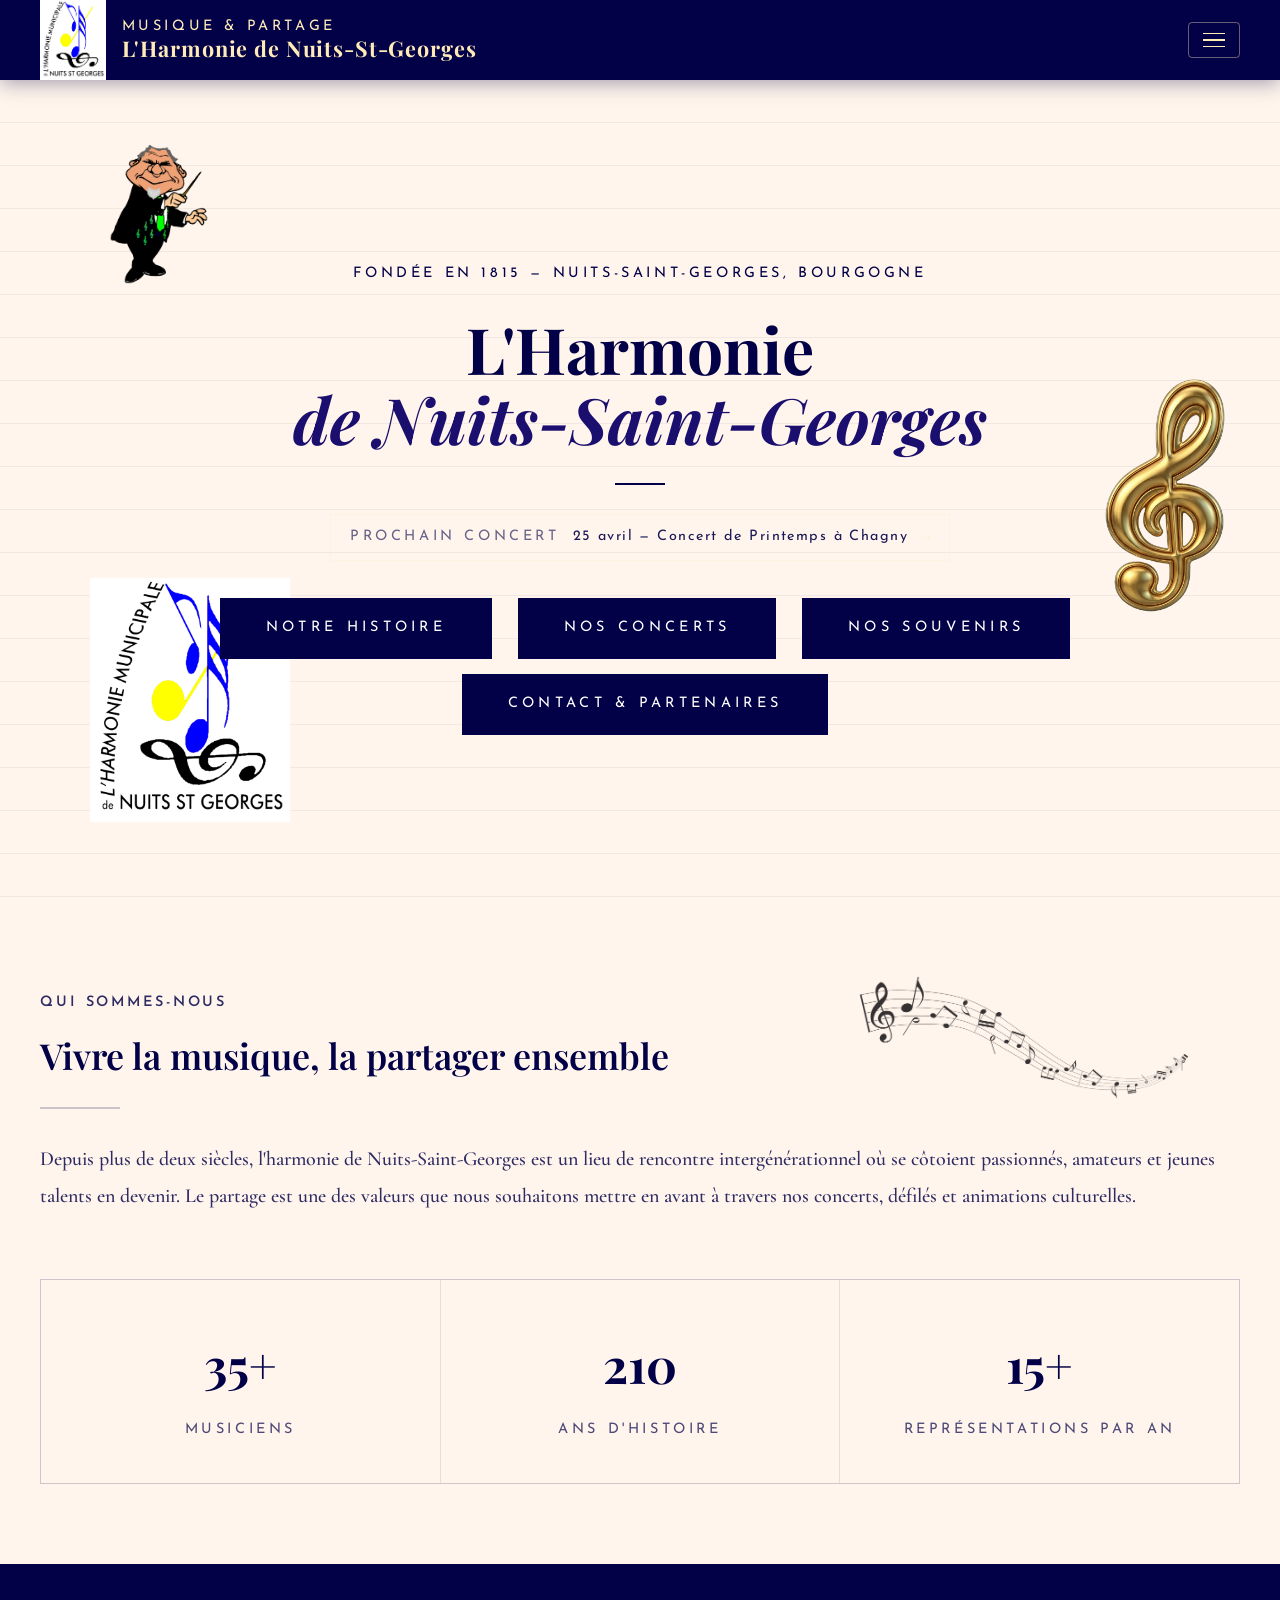
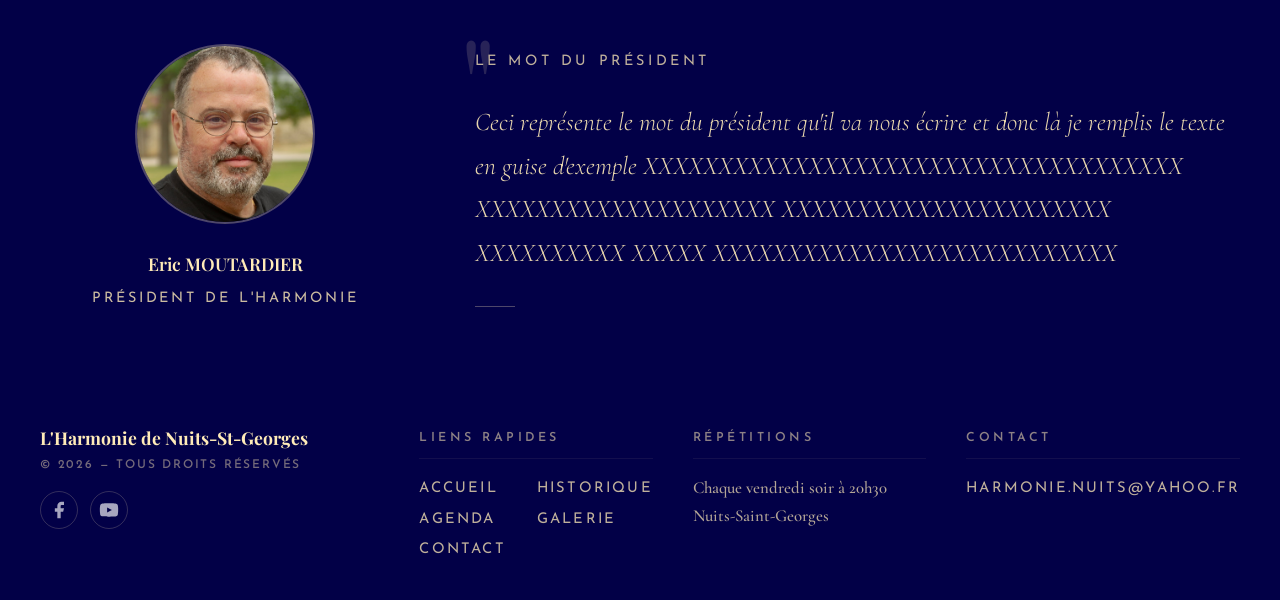
==== index.html @ 87172e20 "[ADD] Ajout de Google Analytics" ====
<!DOCTYPE html>
<html lang="fr">
<script async src="https://www.googletagmanager.com/gtag/js?id=G-XFFFR3DDJY"></script>
<head>
  <meta charset="UTF-8"/>
  <meta name="description" content="Fondée en 1815, l'Harmonie de Nuits-Saint-Georges est un orchestre d'harmonie basé en Côte-d'Or. Concerts, défilés et animations tout au long de l'année. Entrée libre.">
  <meta name="viewport" content="width=device-width, initial-scale=1.0"/>
  <title>Harmonie de Nuits-Saint-Georges — Orchestre d'harmonie en Bourgogne</title>
  <link href="https://fonts.googleapis.com/css2?family=Playfair+Display:ital,wght@0,400;0,600;0,700;1,400&family=Cormorant+Garamond:ital,wght@0,300;0,400;0,500;1,300;1,400&family=Josefin+Sans:wght@200;300;400&display=swap" rel="stylesheet">
  <link rel="stylesheet" href="style.css">
  <link rel="stylesheet" href="index.css">
  <!-- Open Graph / Réseaux sociaux -->
  <meta property="og:type" content="website">
  <meta property="og:url" content="https://www.harmonie-nuits-saint-georges.fr/">
  <meta property="og:title" content="Harmonie de Nuits-Saint-Georges — Orchestre d'harmonie en Bourgogne">
  <meta property="og:description" content="Fondée en 1815, l'Harmonie de Nuits-Saint-Georges est un orchestre d'harmonie basé en Côte-d'Or. Concerts, défilés et animations tout au long de l'année. Entrée libre.">
  <meta property="og:image" content="images/PhotoConcert2.jpg">
  <meta property="og:locale" content="fr_FR">
  <meta property="og:site_name" content="Harmonie de Nuits-Saint-Georges">
  <!-- Twitter Card -->
  <meta name="twitter:card" content="summary_large_image">
  <meta name="twitter:title" content="Harmonie de Nuits-Saint-Georges — Orchestre d'harmonie en Bourgogne">
  <meta name="twitter:description" content="Fondée en 1815, l'Harmonie de Nuits-Saint-Georges est un orchestre d'harmonie basé en Côte-d'Or. Concerts, défilés et animations tout au long de l'année. Entrée libre.">
  <meta name="twitter:image" content="images/PhotoConcert2.jpg">
</head>
<body>

  <section class="hero">
    <img class="hero-deco hero-deco-top-right"     src="images/Adobe Express - file.png" alt="">
    <img class="hero-deco hero-deco-top-left"    src="cle/Le Chef_HM NSG.png" alt="Dessin du chef d'orchestre de l'harmonie">
    <img class="hero-deco hero-deco-bottom-left" src="cle/Logo Harmonie Municipale NSG 2.png" alt="Logo de l'Harmonie Municipale de Nuits-Saint-Georges">
    <div class="hero-content">
      <p class="hero-eyebrow">Fondée en 1815 &mdash; Nuits-Saint-Georges, Bourgogne</p>
      <h1>L'Harmonie<br><em>de Nuits-Saint-Georges</em></h1>
      <div class="hero-sep"></div>
      <!-- Badge prochain concert — modifiez le texte ici -->
      <a class="hero-next-concert" href="agenda.html">
        <span class="hero-next-label">Prochain concert</span>
        <span class="hero-next-info">25 avril — Concert de Printemps à Chagny</span>
        <span class="hero-next-arrow">→</span>
      </a>
      <div class="hero-cta-column">
        <a class="hero-cta" href="historique.html">Notre histoire</a>
        <a class="hero-cta" href="agenda.html">Nos concerts</a>
        <a class="hero-cta" href="galerie.html">Nos souvenirs</a>
      </div>
      <a class="hero-cta" href="contact.html">Contact &amp; Partenaires</a>
    </div>
  </section>

  <section class="section">
    <p class="section-tag">Qui sommes-nous</p>
    <h2>Vivre la musique, la partager ensemble</h2>
    <img class="logo-right-text" src="images/image-from-rawpixel-id-6482186-png.png" alt="">
    <div class="section-line"></div>
    <p>Depuis plus de deux siècles, l'harmonie de Nuits-Saint-Georges est un lieu de rencontre intergénérationnel où se côtoient passionnés, amateurs et jeunes talents en devenir. Le partage est une des valeurs que nous souhaitons mettre en avant à travers nos concerts, défilés et animations culturelles.</p>
    <div class="stats">
      <div class="stat"><span class="stat-number">35+</span><span class="stat-label">Musiciens</span></div>
      <div class="stat"><span class="stat-number">210</span><span class="stat-label">Ans d'histoire</span></div>
      <div class="stat"><span class="stat-number">15+</span><span class="stat-label">Représentations par an</span></div>
    </div>
  </section>

  <div class="president-section">
    <div class="president-inner">
      <div class="president-photo-wrap">
        <div class="president-photo">
          <img src="images/ericmoutardier.jpg" alt="">
          <svg width="80" height="80" viewBox="0 0 80 80" fill="none">
            
          </svg>
        </div>
        <div>
          <p class="president-name">Eric MOUTARDIER</p>
          <p class="president-role">Président de l'Harmonie</p>
        </div>
      </div>
      <div class="president-quote-wrap">
        <p class="president-tag">Le mot du président</p>
        <span class="president-quote-mark">"</span>
        <p class="president-quote">Ceci représente le mot du président qu'il va nous écrire et donc là je remplis le texte en guise d'exemple XXXXXXXXXXXXXXXXXXXXXXXXXXXXXXXXXXXX XXXXXXXXXXXXXXXXXXXX XXXXXXXXXXXXXXXXXXXXXX XXXXXXXXXX XXXXX XXXXXXXXXXXXXXXXXXXXXXXXXXX</p>
        <div class="president-sig"></div>
      </div>
    </div>
  </div>

  <script src="script.js"></script>
</body>
</html>
---- style.css ----
/* =============================================
   HARMONIE DE NUITS-ST-GEORGES — Style commun
   ============================================= */

/* ===== VARIABLES ===== */
:root {
  --navy:       #020047;
  --gold:       #FFEBB8;
  --cream:      #FFF5EC;
  --white:      #FFFFFF;
  --gold-dark:  #E8C96A;

  --font-serif: 'Playfair Display', serif;
  --font-body:  'Cormorant Garamond', serif;
  --font-caps:  'Josefin Sans', sans-serif;

  --text-base:  1.4rem;
  --text-sm:    1.2rem;
  --text-xs:    1rem;

  --section-padding: 6rem 2.5rem;
  --section-max:     1600px;
}

/* ===== RESET ===== */
*, *::before, *::after { box-sizing: border-box; margin: 0; padding: 0; }
html { scroll-behavior: smooth; }

/* ===== BASE ===== */
body {
  background-color: var(--cream);
  color: var(--navy);
  font-family: var(--font-body);
  font-size: var(--text-base);
  font-weight: 400;
  line-height: 1.85;
  overflow-x: hidden;
}

h1, h2, h3 {
  font-family: var(--font-serif);
  font-weight: 700;
  color: var(--navy);
  line-height: 1.1;
}
h2 { font-size: clamp(1.6rem, 3vw, 3rem); font-weight: 600; margin-bottom: 2rem; }
h3 { font-size: 1.4rem; font-weight: 600; margin-bottom: 0.7rem; }

p {
  font-family: var(--font-body);
  font-size: var(--text-base);
  font-weight: 550;
  line-height: 1.85;
  color: var(--navy);
}

a { color: inherit; text-decoration: none; }


/* ===== UTILITAIRE CAPS ===== */
.caps {
  font-family: var(--font-caps);
  font-size: var(--text-xs);
  font-weight: 400;
  letter-spacing: 0.25em;
  text-transform: uppercase;
}

/* ===== BOUTON NAVY COMMUN ===== */
.btn-navy {
  font-family: var(--font-caps);
  font-size: var(--text-xs);
  font-weight: 400;
  letter-spacing: 0.25em;
  text-transform: uppercase;
  color: var(--white);
  background: var(--navy);
  border: 1.5px solid var(--navy);
  cursor: pointer;
  transition: background 0.3s, color 0.3s;
  display: inline-block;
}
.btn-navy:hover { background: transparent; color: var(--navy); }


/* ===== HEADER ===== */
header {
  background-color: var(--navy);
  position: sticky;
  top: 0;
  z-index: 1000;
  box-shadow: 0 2px 20px rgba(2, 0, 71, 0.4);
}

.header-inner {
  max-width: 2100px;
  margin: 0 auto;
  padding: 0 2.5rem;
  height: 80px;
  display: flex;
  align-items: center;
  gap: 1rem;
  justify-content: space-between;
}

.header-left { display: flex; align-items: center; gap: 1rem; }

.logo-header { height: 80px; width: auto; }

.site-title { display: flex; flex-direction: column; line-height: 1; }

.site-title .label {
  font-family: var(--font-caps);
  font-size: var(--text-xs);
  font-weight: 400;
  letter-spacing: 0.25em;
  text-transform: uppercase;
  color: var(--gold);
  margin-bottom: 4px;
}

.site-title .name {
  font-family: var(--font-serif);
  font-size: 1.55rem;
  font-weight: 700;
  color: var(--gold);
  letter-spacing: 0.04em;
}

.menu-toggle {
  background: none;
  border: 1.5px solid rgba(255, 235, 184, 0.4);
  cursor: pointer;
  padding: 10px 14px;
  display: flex;
  flex-direction: column;
  gap: 5px;
  border-radius: 4px;
  transition: border-color 0.3s, background 0.3s;
}
.menu-toggle:hover { border-color: var(--gold); background: rgba(255, 235, 184, 0.05); }
.menu-toggle span {
  display: block;
  width: 22px;
  height: 1.5px;
  background: var(--gold);
  transition: transform 0.35s ease, opacity 0.25s ease;
  transform-origin: center;
}
.menu-toggle.open span:nth-child(1) { transform: translateY(6.5px) rotate(45deg); }
.menu-toggle.open span:nth-child(2) { opacity: 0; transform: scaleX(0); }
.menu-toggle.open span:nth-child(3) { transform: translateY(-6.5px) rotate(-45deg); }

/* ===== MENU OVERLAY ===== */
.nav-overlay {
  position: fixed;
  inset: 0;
  background: rgba(2, 0, 71, 0.97);
  z-index: 999;
  display: flex;
  flex-direction: column;
  align-items: center;
  justify-content: center;
  opacity: 0;
  pointer-events: none;
  transform: translateY(-12px);
  transition: opacity 0.4s ease, transform 0.4s ease;
}
.nav-overlay.open { opacity: 1; pointer-events: all; transform: translateY(0); }

.nav-overlay nav { display: flex; flex-direction: column; align-items: center; gap: 0.3rem; }

.nav-overlay nav a {
  font-family: var(--font-serif);
  font-size: clamp(1.6rem, 4vw, 3.2rem);
  font-weight: 400;
  color: var(--gold);
  letter-spacing: 0.02em;
  padding: 0.4rem 1.5rem;
  position: relative;
  opacity: 0;
  transform: translateY(20px);
  transition: color 0.25s;
}
.nav-overlay.open nav a { opacity: 1; transform: translateY(0); }
.nav-overlay.open nav a:nth-of-type(1) { transition: opacity 0.4s 0.08s, transform 0.4s 0.08s, color 0.25s; }
.nav-overlay.open nav a:nth-of-type(2) { transition: opacity 0.4s 0.14s, transform 0.4s 0.14s, color 0.25s; }
.nav-overlay.open nav a:nth-of-type(3) { transition: opacity 0.4s 0.20s, transform 0.4s 0.20s, color 0.25s; }
.nav-overlay.open nav a:nth-of-type(4) { transition: opacity 0.4s 0.26s, transform 0.4s 0.26s, color 0.25s; }
.nav-overlay.open nav a:nth-of-type(5) { transition: opacity 0.4s 0.32s, transform 0.4s 0.32s, color 0.25s; }
.nav-overlay nav a::after {
  content: '';
  position: absolute;
  bottom: 4px;
  left: 50%;
  transform: translateX(-50%) scaleX(0);
  width: 60%;
  height: 1px;
  background: var(--gold-dark);
  transition: transform 0.3s ease;
}
.nav-overlay nav a:hover { color: var(--white); }
.nav-overlay nav a:hover::after { transform: translateX(-50%) scaleX(1); }

.nav-divider { width: 60px; height: 1px; background: rgba(255, 235, 184, 0.25); margin: 0.6rem auto; }


/* ===== SECTIONS ===== */
.section { max-width: var(--section-max); margin: 0 auto; padding: var(--section-padding); }

.section-tag {
  font-family: var(--font-caps);
  font-size: var(--text-xs);
  font-weight: 600;
  letter-spacing: 0.2em;
  text-transform: uppercase;
  color: var(--navy);
  opacity: 0.65;
  margin-bottom: 1.2rem;
  display: block;
}

.section-line { width: 80px; height: 1.5px; background: var(--navy); opacity: 0.2; margin-bottom: 2rem; }

.section > p, .section .section-body { opacity: 0.82; max-width: 1200px; }


/* ===== PAGE HERO ===== */
.page-hero {
  background: var(--navy);
  padding: 2rem 2.5rem 4rem;
  text-align: center;
  position: relative;
  overflow: hidden;
}
.page-hero::before {
  content: '';
  position: absolute;
  inset: 0;
  background-image: repeating-linear-gradient(
    to bottom,
    transparent 0px, transparent 42px,
    rgba(255, 235, 184, 0.04) 42px, rgba(255, 235, 184, 0.04) 43px
  );
  pointer-events: none;
}

.page-hero-tag {
  font-family: var(--font-caps);
  font-size: var(--text-xs);
  font-weight: 400;
  letter-spacing: 0.35em;
  text-transform: uppercase;
  color: #fffae8;
  opacity: 0.85;
  margin-bottom: 1.2rem;
  display: block;
}

.page-hero h1 {
  font-family: var(--font-serif);
  font-size: clamp(2rem, 5vw, 5rem);
  font-weight: 700;
  color: var(--gold);
  line-height: 1.1;
}
.page-hero h1 em { font-style: italic; color: var(--gold); }


/* ===== FOOTER ===== */
footer { background: var(--navy); padding: 2.2rem 2.5rem; }

.footer-inner {
  max-width: var(--section-max);
  margin: 0 auto;
  display: grid;
  grid-template-columns: 1.6fr 1.1fr 1.1fr 0.9fr;
  gap: 2.5rem 3rem;
  align-items: start;
  text-align: left;
}

.footer-title {
  font-family: var(--font-serif);
  font-size: 1.25rem;
  font-weight: 700;
  color: var(--gold);
  margin-bottom: 0.35rem;
  opacity: 1;
  line-height: 1.2;
}

.footer-copy {
  font-family: var(--font-caps);
  font-size: 0.75rem;
  letter-spacing: 0.15em;
  text-transform: uppercase;
  color: var(--gold);
  opacity: 0.45;
  margin-bottom: 0.9rem;
}

.footer-col-title {
  font-family: var(--font-caps);
  font-size: 0.78rem;
  font-weight: 600;
  letter-spacing: 0.28em;
  text-transform: uppercase;
  color: var(--gold);
  opacity: 0.55;
  margin-bottom: 0.9rem;
  padding-bottom: 0.5rem;
  border-bottom: 1px solid rgba(255, 235, 184, 0.12);
}

/* Liens rapides en 2 colonnes compactes */
.footer-col--links .footer-links-grid {
  display: grid;
  grid-template-columns: 1fr 1fr;
  gap: 0rem 0.5rem;
}

.footer-link {
  display: block;
  font-family: var(--font-caps);
  font-size: 0.92rem;
  letter-spacing: 0.15em;
  text-transform: uppercase;
  color: var(--gold);
  opacity: 0.75;
  padding: 0.1rem 0;
  transition: opacity 0.2s;
}
.footer-link:hover { opacity: 1; }

.footer-info {
  font-family: var(--font-body);
  font-size: 1.2rem;
  color: var(--gold);
  opacity: 0.7;
  line-height: 1.65;
  margin-bottom: 0;
}

.footer-socials {
  display: flex;
  gap: 0.75rem;
  align-items: center;
  margin-top: 0.7rem;
}

.footer-social {
  display: inline-flex;
  align-items: center;
  justify-content: center;
  width: 38px; height: 38px;
  border-radius: 50%;
  border: 1px solid rgba(255, 235, 184, 0.3);
  color: var(--white);
  opacity: 0.65;
  transition: opacity 0.25s, border-color 0.25s;
}
.footer-social:hover { opacity: 1; border-color: var(--gold); }

@media (max-width: 1440px) {
  .footer-inner { gap: 2rem 2.5rem; }
  .footer-title { font-size: 1.1rem; }
  .footer-info { font-size: 1.05rem; }
}
@media (max-width: 1100px) {
  .footer-inner { grid-template-columns: 1.4fr 1fr 1fr; }
  .footer-inner > *:last-child { grid-column: 1; grid-row: 2; }
}
@media (max-width: 860px) {
  .footer-inner { grid-template-columns: 1fr 1fr; gap: 1.5rem 2rem; }
  .footer-inner > *:last-child { grid-column: auto; grid-row: auto; }
}
@media (max-width: 480px) {
  .footer-inner { grid-template-columns: 1fr; gap: 1.4rem; }
  footer { padding: 2rem 1rem; }
  .footer-col--links .footer-links-grid { grid-template-columns: 1fr; }
}

/* Supprimé : footer p {} trop générique — les classes .footer-title / .footer-info / .footer-copy gèrent chaque élément */


/* ===== ANIMATIONS ===== */
@keyframes fadeUp {
  from { opacity: 0; transform: translateY(22px); }
  to   { opacity: 1; transform: translateY(0); }
}


/* ===== LIGHTBOX (partagée) ===== */
.lightbox {
  position: fixed; inset: 0; z-index: 2000;
  background: rgba(2, 0, 47, 0.96);
  display: flex; align-items: center; justify-content: center;
  opacity: 0; pointer-events: none;
  transition: opacity 0.3s ease;
}
.lightbox.open { opacity: 1; pointer-events: all; }

.lightbox-img-wrap { max-width: 90vw; max-height: 85vh; display: flex; align-items: center; justify-content: center; }

.lightbox-img {
  max-width: 90vw; max-height: 85vh;
  object-fit: contain; display: block;
  box-shadow: 0 20px 80px rgba(0, 0, 0, 0.5);
  transition: opacity 0.2s ease;
}

.lightbox-close, .lightbox-arrow {
  position: absolute;
  background: none;
  border: 1px solid rgba(255, 235, 184, 0.3);
  color: var(--gold);
  border-radius: 50%;
  cursor: pointer;
  display: flex; align-items: center; justify-content: center;
  opacity: 0.6;
  transition: opacity 0.2s, border-color 0.2s;
}
.lightbox-close:hover, .lightbox-arrow:hover { opacity: 1; border-color: var(--gold); }

.lightbox-close { top: 1.5rem; right: 1.5rem; width: 42px; height: 42px; font-size: 1.1rem; }

.lightbox-arrow { top: 50%; transform: translateY(-50%); width: 48px; height: 48px; opacity: 0.45; }
.lightbox-prev { left: 1.5rem; }
.lightbox-next { right: 1.5rem; }

.lightbox-counter {
  position: absolute; bottom: 1.5rem; left: 50%; transform: translateX(-50%);
  font-family: var(--font-caps);
  font-size: var(--text-xs); font-weight: 400;
  letter-spacing: 0.3em;
  color: var(--gold); opacity: 0.45;
}


/* =============================================
   RESPONSIVE GLOBAL
   ============================================= */

/* ── 1366px / laptop standard ── */
@media (max-width: 1440px) {
  :root {
    --section-max: 1280px;
    --text-base: 1.25rem;
    --text-sm:   1.1rem;
    --text-xs:   0.9rem;
    --section-padding: 5rem 2.5rem;
  }
  h2 { font-size: clamp(1.5rem, 2.8vw, 2.4rem); }
  .site-title .name { font-size: 1.35rem; }
}

/* ── Tablette large 1100px ── */
@media (max-width: 1100px) {
  :root {
    --section-max: 100%;
    --section-padding: 4rem 2rem;
    --text-base: 1.2rem;
    --text-sm:   1.05rem;
    --text-xs:   0.88rem;
  }
  h2 { font-size: clamp(1.4rem, 2.5vw, 2.2rem); }
}

/* ── Tablette 768px ── */
@media (max-width: 860px) {
  :root {
    --section-padding: 3.5rem 1.5rem;
    --text-base: 1.15rem;
    --text-sm:   1rem;
    --text-xs:   0.85rem;
  }

  .site-title .name  { font-size: 1.1rem; }
  .site-title .label { display: none; }
  .logo-header       { height: 64px; }
  .header-inner      { height: 70px; padding: 0 1.5rem; }

  .page-hero { padding: 1.5rem 1.5rem 3rem; }
  .page-hero h1 { font-size: clamp(1.8rem, 5vw, 3rem); }

  h2 { font-size: clamp(1.3rem, 3.5vw, 2rem); margin-bottom: 1.5rem; }
  h3 { font-size: 1.25rem; }
}

/* ── Mobile 480px ── */
@media (max-width: 480px) {
  :root {
    --section-padding: 2.5rem 1rem;
    --text-base: 1.1rem;
    --text-sm:   0.95rem;
    --text-xs:   0.8rem;
  }

  .logo-header  { height: 52px; }
  .header-inner { height: 60px; padding: 0 1rem; }
  .site-title .name { font-size: 1rem; }

  .page-hero { padding: 1.2rem 1rem 2.5rem; }
  .page-hero h1 { font-size: clamp(1.5rem, 7vw, 2.4rem); }

  h2 { font-size: clamp(1.2rem, 5vw, 1.8rem); }
  h3 { font-size: 1.1rem; }

  footer { padding: 2rem 1rem; }
  footer p { letter-spacing: 0.1em; font-size: 0.75rem; }
}

/* ── Très petit mobile 360px ── */
@media (max-width: 380px) {
  :root { --section-padding: 2rem 0.8rem; }
  .site-title .name { font-size: 0.9rem; }
  .logo-header { height: 44px; }
  .header-inner { height: 56px; }
}

/* =============================================
   TRÈS GRANDS ÉCRANS (2560px+, 4K)
   Empêche les textes et sections de devenir
   démesurés sans toucher au rendu 1920px
   ============================================= */
@media (min-width: 1921px) {
  :root {
    --text-base: 1.35rem;
    --text-sm:   1.15rem;
    --text-xs:   0.95rem;
    --section-padding: 6rem 4rem;
    --section-max: 1800px;
  }
  .header-inner { max-width: 2400px; }
  .footer-inner { max-width: 1800px; }
  h2 { font-size: clamp(2rem, 2.5vw, 3.2rem); }
}

@media (min-width: 2560px) {
  :root {
    --section-max: 2200px;
    --section-padding: 7rem 5rem;
  }
  .header-inner { max-width: 2800px; }
  .footer-inner { max-width: 2200px; }
  h2 { font-size: clamp(2.2rem, 2vw, 3.5rem); }
}
---- index.css ----
/* =============================================
   ACCUEIL — Styles spécifiques
   ============================================= */

/* ===== HERO ===== */
.hero {
  min-height: calc(100vh - 80px);
  display: flex;
  align-items: center;
  justify-content: center;
  text-align: center;
  padding: 5rem 2rem 4rem;
  position: relative;
  overflow: hidden;
}

/* Portée musicale décorative */
.hero::before {
  content: '';
  position: absolute;
  inset: 0;
  background-image: repeating-linear-gradient(
    to bottom,
    transparent 0px, transparent 42px,
    rgba(2, 0, 71, 0.055) 42px, rgba(2, 0, 71, 0.055) 43px
  );
  pointer-events: none;
}

/* Images décoratives */
.hero-deco {
  position: absolute;
  pointer-events: none;
  user-select: none;
}
.hero-deco-top-right {
  right: -2%; top: 50%;
  transform: translateY(-50%);
  width: clamp(160px, 22vw, 500px);
}
.hero-deco-top-left {
  left: 7%; top: 5%;
  width: clamp(80px, 10vw, 200px);
}
.hero-deco-bottom-left {
  left: 7%; top: 60%;
  width: clamp(80px, 24vw, 200px);
}

/* Contenu centré */
.hero-content {
  display: flex;
  flex-direction: column;
  align-items: center;
  position: relative;
  z-index: 1;
}

.hero-eyebrow {
  font-family: var(--font-caps);
  font-size: var(--text-xs);
  font-weight: 400;
  letter-spacing: 0.25em;
  text-transform: uppercase;
  color: var(--navy);
  opacity: 0.65;
  margin-bottom: 1.6rem;
  animation: fadeUp 0.9s ease both;
}

.hero h1 {
  font-size: clamp(2.5rem, 6vw, 6rem);
  margin-bottom: 1.8rem;
  animation: fadeUp 0.9s 0.15s ease both;
}
.hero h1 em { font-style: italic; color: #1a0f6e; }

.hero-sep {
  width: 50px; height: 1.5px;
  background: var(--navy); opacity: 0.25;
  margin: 0 auto 1.8rem;
  animation: fadeUp 0.9s 0.3s ease both;
}

.hero-sub {
  font-size: 1.25rem;
  font-weight: 300;
  opacity: 0.72;
  max-width: 520px;
  margin: 0 auto 3rem;
  animation: fadeUp 0.9s 0.45s ease both;
}

.hero-cta-column {
  display: flex;
  gap: 1rem;
  flex-wrap: wrap;
  justify-content: center;
  animation: fadeUp 0.9s 0.55s ease both;
}

.hero-cta {
  margin-top: 5px;
  margin-left: 10px;
  margin-bottom: 10px;
  font-family: var(--font-caps);
  font-size: var(--text-xs);
  font-weight: 400;
  letter-spacing: 0.3em;
  text-transform: uppercase;
  color: var(--white);
  background: var(--navy);
  padding: 1rem 2.8rem;
  border: 1.5px solid var(--navy);
  transition: background 0.3s, color 0.3s;
  animation: fadeUp 0.9s 0.6s ease both;
  display: inline-block;
}

.hero-cta:hover { background: transparent; color: var(--navy); }


/* ===== BADGE PROCHAIN CONCERT (hero) ===== */
.hero-next-concert {
  display: inline-flex;
  align-items: center;
  gap: 0.8rem;
  border: 1px solid rgba(255, 235, 184, 0.25);
  padding: 0.6rem 1.2rem;
  margin-bottom: 2rem;
  transition: border-color 0.25s, background 0.25s;
  animation: fadeUp 0.9s 0.38s ease both;
}
.hero-next-concert:hover {
  border-color: rgba(255, 235, 184, 0.6);
  background: rgba(255, 235, 184, 0.05);
}
.hero-next-label {
  font-family: var(--font-caps);
  font-size: var(--text-xs);
  letter-spacing: 0.25em;
  text-transform: uppercase;
  color: var(--navy);
  opacity: 0.6;
  white-space: nowrap;
}
.hero-next-info {
  font-family: var(--font-caps);
  font-size: var(--text-xs);
  letter-spacing: 0.1em;
  color: var(--navy);
  opacity: 0.9;
}
.hero-next-arrow {
  color: var(--gold);
  opacity: 0.5;
  font-size: 0.9rem;
  transition: transform 0.2s, opacity 0.2s;
}
.hero-next-concert:hover .hero-next-arrow {
  transform: translateX(3px);
  opacity: 1;
}

@media (max-width: 480px) {
  .hero-next-concert { flex-direction: column; gap: 0.3rem; text-align: center; }
  .hero-next-arrow { display: none; }
}


.logo-right-text {
  position: absolute;
  width: clamp(200px, 28vw, 520px);
  right: 6%; top: 102%;
}


/* ===== STATS ===== */
.stats {
  display: grid;
  grid-template-columns: repeat(3, 1fr);
  gap: 1px;
  background: rgba(2, 0, 71, 0.1);
  border: 1px solid rgba(2, 0, 71, 0.1);
  margin-top: 4rem;
}

.stat { background: var(--cream); padding: 2.5rem; text-align: center; }

.stat-number {
  font-family: var(--font-serif);
  font-size: clamp(2rem, 4vw, 3rem);
  font-weight: 700;
  color: var(--navy);
  display: block;
}

.stat-label {
  font-family: var(--font-caps);
  font-size: var(--text-xs);
  font-weight: 400;
  letter-spacing: 0.25em;
  text-transform: uppercase;
  color: var(--navy);
  opacity: 0.7;
  margin-top: 0.5rem;
  display: block;
}


/* ===== MOT DU PRÉSIDENT ===== */
.president-section { background: var(--navy); padding: 6rem 2.5rem; }

.president-inner {
  max-width: var(--section-max);
  margin: 0 auto;
  display: grid;
  grid-template-columns: 1fr 2fr;
  gap: 5rem;
  align-items: center;
}

.president-photo-wrap { display: flex; flex-direction: column; align-items: center; gap: 1.5rem; }

.president-photo {
  width: 180px; height: 180px;
  border-radius: 50%;
  border: 2px solid rgba(255, 235, 184, 0.3);
  background: rgba(255, 235, 184, 0.08);
  display: flex; align-items: center; justify-content: center;
  overflow: hidden;
}

.president-photo img {
  width: 180px;
}

.president-name {
  font-family: var(--font-serif);
  font-size: 1.1rem; font-weight: 600;
  color: var(--gold); text-align: center;
}

.president-role {
  font-family: var(--font-caps);
  font-size: var(--text-xs); font-weight: 400;
  letter-spacing: 0.2em; text-transform: uppercase;
  color: var(--gold); opacity: 0.8;
  text-align: center; margin-top: 0.3rem;
}

.president-quote-wrap { position: relative; }

.president-quote-mark {
  font-family: var(--font-serif);
  font-size: 8rem; line-height: 1;
  color: var(--gold); opacity: 0.15;
  position: absolute; top: -2rem; left: -1rem;
  pointer-events: none; user-select: none;
}

.president-tag {
  font-family: var(--font-caps);
  font-size: var(--text-xs); font-weight: 400;
  letter-spacing: 0.25em; text-transform: uppercase;
  color: var(--gold); opacity: 0.75;
  margin-bottom: 1.5rem; display: block;
}

.president-quote {
  font-size: clamp(1.1rem, 2vw, 1.8rem);
  font-weight: 300; font-style: italic;
  color: var(--gold); line-height: 1.7;
  opacity: 0.9; position: relative; z-index: 1;
}

.president-sig { margin-top: 2rem; width: 40px; height: 1px; background: rgba(255, 235, 184, 0.3); }


/* =============================================
   RESPONSIVE ACCUEIL
   ============================================= */

/* ── 1440px ── */
@media (max-width: 1440px) {
  .hero { min-height: calc(100vh - 70px); padding: 4rem 2rem 3rem; }
  .hero h1 { font-size: clamp(2.2rem, 5vw, 5rem); }
  .president-section { padding: 5rem 2rem; }
  .president-inner { gap: 3.5rem; }
}

/* ── 1100px ── */
@media (max-width: 1100px) {
  .hero-deco-top-left     { width: clamp(120px, 18vw, 280px); }
  .hero-deco-bottom-right { width: clamp(120px, 20vw, 320px); }
  .hero-deco-top-right    { width: clamp(70px, 9vw, 150px); }
  .president-inner { gap: 2.5rem; }
  .logo-right-text { width: clamp(90px, 12vw, 200px); }
}

/* ── Tablette 860px ── */
@media (max-width: 860px) {
  .hero { padding: 3.5rem 1.5rem 3rem; min-height: 70vh; }
  .hero h1 { font-size: clamp(2rem, 6vw, 3.5rem); }
  .hero-eyebrow { font-size: 0.8rem; letter-spacing: 0.15em; }
  .hero-deco-bottom-right { display: none; }
  .hero-deco-top-right { right: 2%; top: 2%; width: clamp(60px, 10vw, 120px); }
  .hero-deco-top-left  { width: clamp(100px, 18vw, 220px); }
  .hero-cta { padding: 0.85rem 2rem; }

  .logo-right-text {
    position: static;
    display: block;
    width: clamp(80px, 25vw, 160px);
    margin: 1.5rem auto 0;
  }

  .stats { grid-template-columns: repeat(3, 1fr); }
  .stat { padding: 2rem 1rem; }
  .stat-number { font-size: clamp(1.6rem, 4vw, 2.5rem); }

  .president-section { padding: 4rem 1.5rem; }
  .president-inner { grid-template-columns: 1fr; gap: 2rem; text-align: center; }
  .president-photo-wrap { margin: 0 auto; }
  .president-sig { margin: 1.5rem auto 0; }
  .president-photo { width: 140px; height: 140px; }
  .president-quote { font-size: clamp(1rem, 2.5vw, 1.4rem); }
}

/* ── Mobile 640px ── */
@media (max-width: 640px) {
  .hero { padding: 2.5rem 1rem 2.5rem; min-height: 80vh; }
  .hero h1 { font-size: clamp(1.8rem, 7vw, 2.8rem); }
  .hero-deco-top-right { display: none; }
  .hero-deco-top-left  { display: none; }
  .hero-cta-column { flex-direction: column; align-items: center; gap: 0.5rem; }
  .hero-cta { padding: 0.8rem 1.8rem; margin: 0; }

  .stats { grid-template-columns: 1fr; }
  .stat { padding: 1.5rem 1rem; }
}

/* ── Mobile 480px ── */
@media (max-width: 480px) {
  .president-section { padding: 3rem 1rem; }
  .president-photo { width: 110px; height: 110px; }
  .president-name { font-size: 1rem; }
  .president-quote-mark { font-size: 5rem; }
}

/* ── Très petit mobile 380px ── */
@media (max-width: 380px) {
  .hero { padding: 2rem 0.8rem; }
  .hero h1 { font-size: clamp(1.6rem, 8vw, 2.2rem); }
  .hero-eyebrow { font-size: 0.72rem; letter-spacing: 0.1em; }
  .hero-next-concert { padding: 0.5rem 0.8rem; gap: 0.2rem; }
  .hero-cta { padding: 0.75rem 1.4rem; font-size: 0.75rem; }
  .stat { padding: 1.2rem 0.6rem; }
  .stat-number { font-size: 1.6rem; }
  .president-section { padding: 2.5rem 0.8rem; }
  .president-photo { width: 90px; height: 90px; }
  .president-quote { font-size: 1rem; }
}
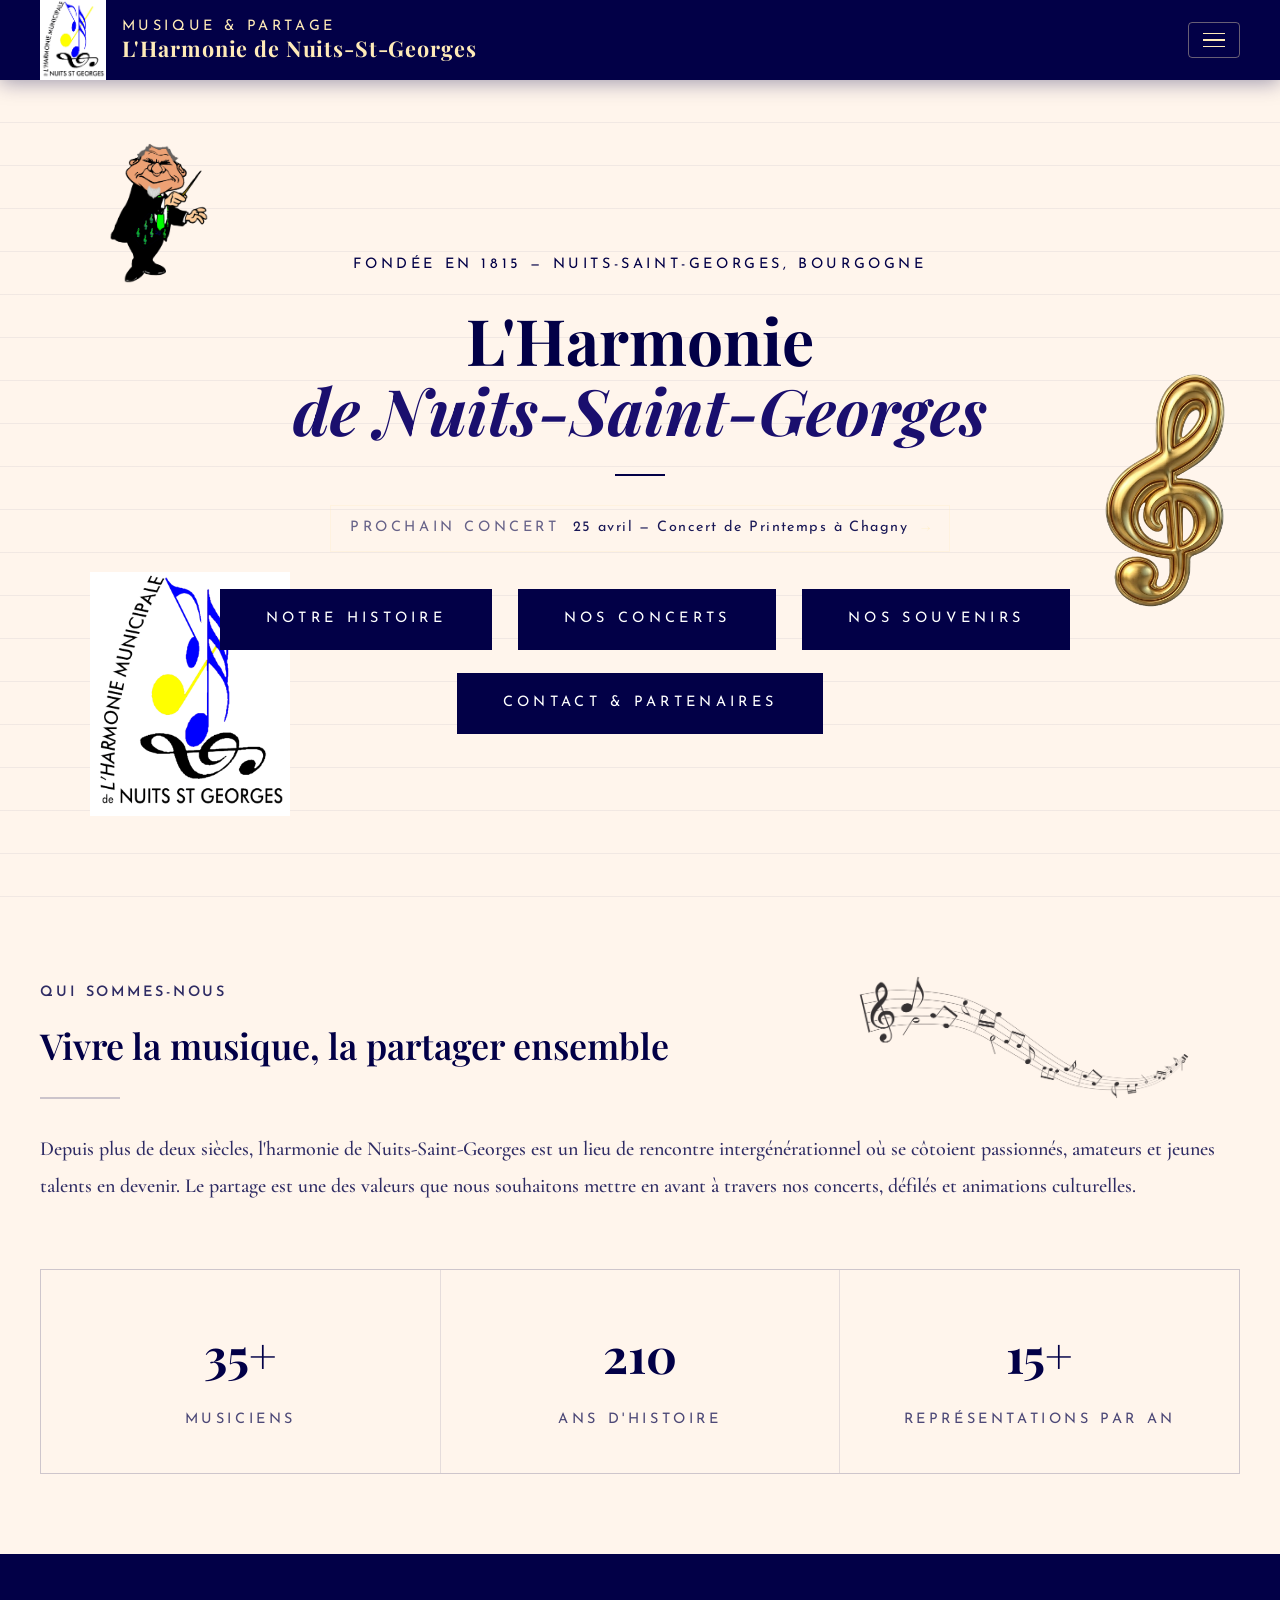
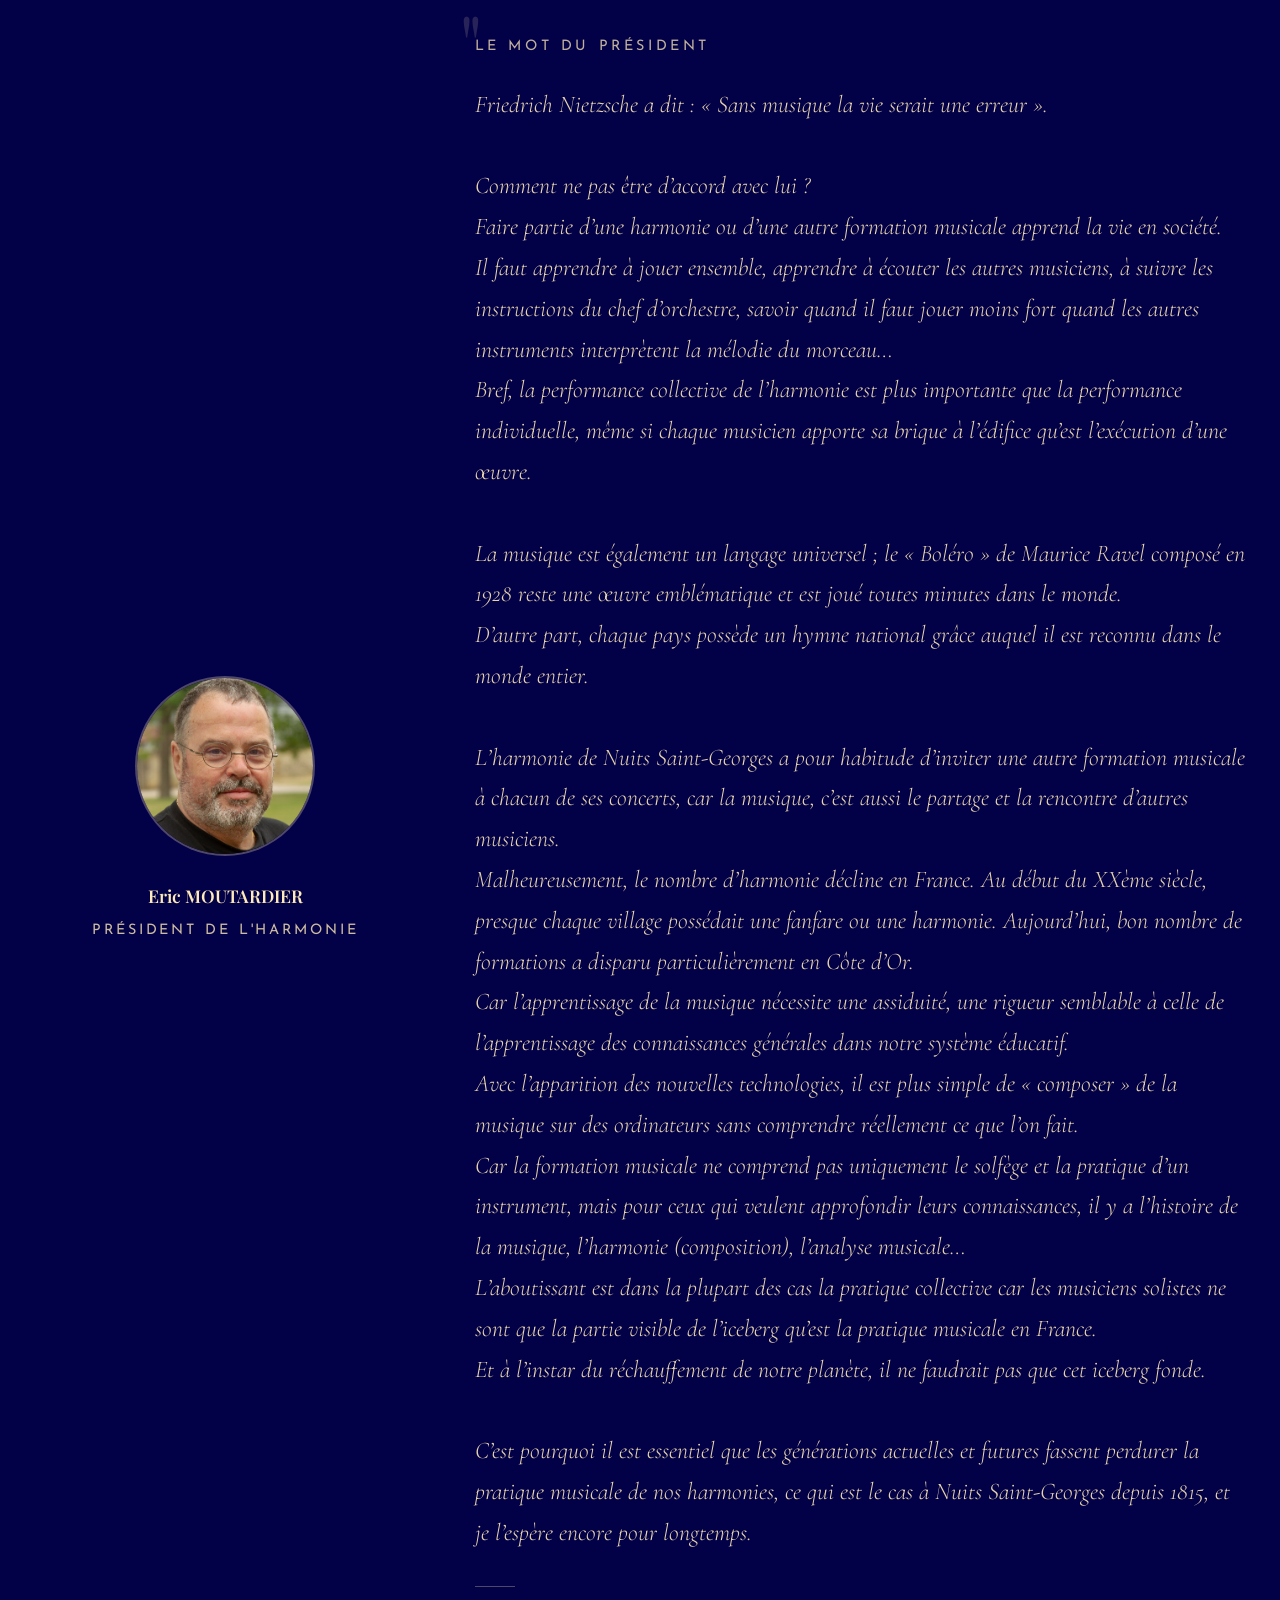
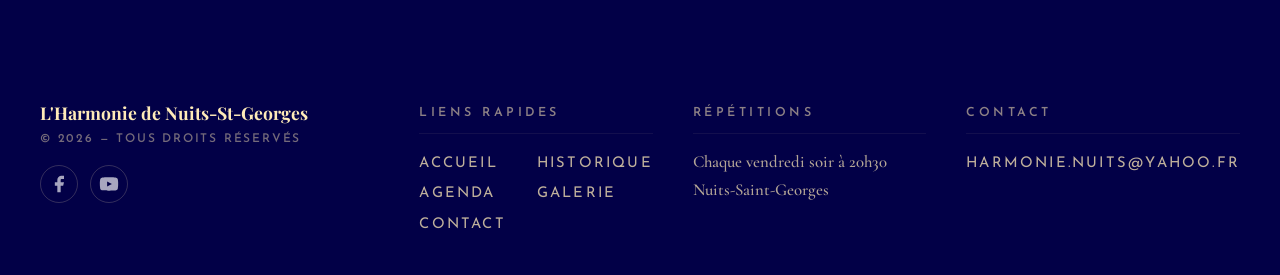
==== commit de71967e: "[ADD] Ajout du texte du président" ====
--- a/index.html
+++ b/index.html
@@ -78,7 +78,22 @@
       <div class="president-quote-wrap">
         <p class="president-tag">Le mot du président</p>
         <span class="president-quote-mark">"</span>
-        <p class="president-quote">Ceci représente le mot du président qu'il va nous écrire et donc là je remplis le texte en guise d'exemple XXXXXXXXXXXXXXXXXXXXXXXXXXXXXXXXXXXX XXXXXXXXXXXXXXXXXXXX XXXXXXXXXXXXXXXXXXXXXX XXXXXXXXXX XXXXX XXXXXXXXXXXXXXXXXXXXXXXXXXX</p>
+        <p class="president-quote">Friedrich Nietzsche  a dit : « Sans musique la vie serait une erreur ». <br> <br>
+  Comment ne pas être d’accord avec lui ? <br>
+  Faire partie d’une harmonie ou d’une autre formation musicale apprend la vie en société. <br>
+	Il faut apprendre à jouer ensemble, apprendre à écouter les autres musiciens, à suivre les instructions du chef d’orchestre, savoir quand il faut jouer moins fort quand les autres instruments interprètent la mélodie du morceau… <br>
+	Bref, la performance collective de l’harmonie est plus importante que la performance individuelle, même si chaque musicien apporte sa brique à l’édifice qu’est l’exécution d’une œuvre. <br> <br>
+	La musique est également un langage universel ; le « Boléro » de Maurice Ravel composé en 1928 reste une œuvre emblématique et est joué toutes minutes dans le monde. <br>
+	D’autre part, chaque pays possède un hymne national grâce auquel il est reconnu dans le monde entier. <br> <br>
+	L’harmonie de Nuits Saint-Georges a pour habitude d’inviter une autre formation musicale à chacun de ses concerts, car la musique, c’est aussi le partage et la rencontre d’autres musiciens. <br>
+	Malheureusement, le nombre d’harmonie décline en France. Au début du XXème siècle, presque chaque village possédait une fanfare ou une harmonie. Aujourd’hui, bon nombre de formations a disparu particulièrement en Côte d’Or. <br>
+	Car l’apprentissage de la musique nécessite une assiduité, une rigueur semblable à celle de l’apprentissage des connaissances générales dans notre système éducatif. <br>
+	Avec l’apparition des nouvelles technologies, il est plus simple de « composer » de la musique sur des ordinateurs sans comprendre réellement ce que l’on fait. <br>
+Car la formation musicale ne comprend pas uniquement le solfège et la pratique d’un instrument, mais pour ceux qui veulent approfondir leurs connaissances, il y a l’histoire de la musique, l’harmonie (composition), l’analyse musicale… <br>
+L’aboutissant est dans la plupart des cas la pratique collective car les musiciens solistes ne sont que la partie visible de l’iceberg qu’est la pratique musicale en France. <br>
+Et à l’instar du réchauffement de notre planète, il ne faudrait pas que cet iceberg fonde. <br> <br>
+C’est pourquoi   il est essentiel que les générations actuelles et futures fassent perdurer la pratique musicale de nos harmonies, ce qui est le cas à Nuits Saint-Georges depuis 1815, et je l’espère encore pour longtemps. <br>
+</p>
         <div class="president-sig"></div>
       </div>
     </div>
--- a/style.css
+++ b/style.css
@@ -467,6 +467,14 @@
   h2 { font-size: clamp(1.4rem, 2.5vw, 2.2rem); }
 }
 
+/* ── Intermédiaire 1024px — évite l'écrasement header ── */
+@media (max-width: 1024px) {
+  .site-title .name  { font-size: 1.2rem; }
+  .site-title .label { font-size: 0.78rem; letter-spacing: 0.15em; }
+  .logo-header       { height: 68px; }
+  .header-inner      { height: 76px; padding: 0 1.8rem; }
+}
+
 /* ── Tablette 768px ── */
 @media (max-width: 860px) {
   :root {
@@ -517,32 +525,53 @@
   .site-title .name { font-size: 0.9rem; }
   .logo-header { height: 44px; }
   .header-inner { height: 56px; }
-}
+  /* Fix 16 : letter-spacing fort sur très petits écrans */
+  .page-hero-tag { letter-spacing: 0.15em; word-break: break-word; }
+}
+
+/* Fix 17 : flèches lightbox masquées sur mobile — le swipe touch suffit */
+@media (max-width: 640px) {
+  .lightbox-prev,
+  .lightbox-next { display: none; }
+}
+
+/* Grands écrans : voir les overrides à la fin du fichier */
 
 /* =============================================
-   TRÈS GRANDS ÉCRANS (2560px+, 4K)
-   Empêche les textes et sections de devenir
-   démesurés sans toucher au rendu 1920px
+   OVERRIDE TRÈS GRANDS ÉCRANS — version améliorée
    ============================================= */
 @media (min-width: 1921px) {
   :root {
-    --text-base: 1.35rem;
-    --text-sm:   1.15rem;
-    --text-xs:   0.95rem;
-    --section-padding: 6rem 4rem;
-    --section-max: 1800px;
+    --text-base: 1.6rem;
+    --text-sm:   1.35rem;
+    --text-xs:   1.1rem;
+    --section-padding: 8rem 5rem;
+    --section-max: 1900px;
   }
-  .header-inner { max-width: 2400px; }
-  .footer-inner { max-width: 1800px; }
-  h2 { font-size: clamp(2rem, 2.5vw, 3.2rem); }
+  .header-inner { max-width: 2400px !important; height: 100px !important; }
+  .logo-header  { height: 100px !important; }
+  .site-title .name  { font-size: 1.9rem !important; }
+  .site-title .label { font-size: 1.05rem !important; display: block !important; }
+  .footer-inner { max-width: 1900px; }
+  h2 { font-size: clamp(2.2rem, 2.8vw, 3.8rem) !important; }
+  h3 { font-size: 1.8rem; }
 }
 
 @media (min-width: 2560px) {
   :root {
-    --section-max: 2200px;
-    --section-padding: 7rem 5rem;
+    --text-base: 2rem;
+    --text-sm:   1.7rem;
+    --text-xs:   1.4rem;
+    --section-max: 2400px;
+    --section-padding: 10rem 7rem;
   }
-  .header-inner { max-width: 2800px; }
-  .footer-inner { max-width: 2200px; }
-  h2 { font-size: clamp(2.2rem, 2vw, 3.5rem); }
-}
+  .header-inner { max-width: 3000px !important; height: 120px !important; }
+  .logo-header  { height: 120px !important; }
+  .site-title .name  { font-size: 2.4rem !important; }
+  .site-title .label { font-size: 1.3rem !important; display: block !important; }
+  .footer-inner { max-width: 2400px; }
+  h2 { font-size: clamp(2.8rem, 2.5vw, 5rem) !important; }
+  h3 { font-size: 2.2rem; }
+  .menu-toggle { padding: 16px 20px; }
+  .menu-toggle span { width: 32px; height: 2px; }
+}
--- a/index.css
+++ b/index.css
@@ -4,7 +4,7 @@
 
 /* ===== HERO ===== */
 .hero {
-  min-height: calc(100vh - 80px);
+  min-height: calc(100vh - 80px); /* header desktop = 80px */
   display: flex;
   align-items: center;
   justify-content: center;
@@ -117,6 +117,12 @@
   display: inline-block;
 }
 
+/* Bouton Contact seul en dessous du groupe */
+.hero-content > .hero-cta {
+  margin-top: 0.8rem;
+  margin-left: 0;
+}
+
 .hero-cta:hover { background: transparent; color: var(--navy); }
 
 
@@ -174,6 +180,21 @@
   right: 6%; top: 102%;
 }
 
+/* Dès 1100px le logo peut chevaucher le contenu suivant — on le sort du flux */
+@media (max-width: 1100px) {
+  .logo-right-text {
+    position: static;
+    display: block;
+    width: clamp(90px, 12vw, 200px);
+    margin: 1.5rem auto 0;
+  }
+}
+
+/* Sur mobile, l'image notes est trop petite pour être utile — on la masque */
+@media (max-width: 640px) {
+  .logo-right-text { display: none; }
+}
+
 
 /* ===== STATS ===== */
 .stats {
@@ -253,7 +274,7 @@
 
 .president-quote-mark {
   font-family: var(--font-serif);
-  font-size: 8rem; line-height: 1;
+  font-size: 5rem; line-height: 1;
   color: var(--gold); opacity: 0.15;
   position: absolute; top: -2rem; left: -1rem;
   pointer-events: none; user-select: none;
@@ -268,7 +289,7 @@
 }
 
 .president-quote {
-  font-size: clamp(1.1rem, 2vw, 1.8rem);
+  font-size: clamp(0.7rem, 2vw, 1.5rem);
   font-weight: 300; font-style: italic;
   color: var(--gold); line-height: 1.7;
   opacity: 0.9; position: relative; z-index: 1;
@@ -283,7 +304,7 @@
 
 /* ── 1440px ── */
 @media (max-width: 1440px) {
-  .hero { min-height: calc(100vh - 70px); padding: 4rem 2rem 3rem; }
+  .hero { min-height: calc(100vh - 80px); padding: 4rem 2rem 3rem; }
   .hero h1 { font-size: clamp(2.2rem, 5vw, 5rem); }
   .president-section { padding: 5rem 2rem; }
   .president-inner { gap: 3.5rem; }
@@ -295,25 +316,30 @@
   .hero-deco-bottom-right { width: clamp(120px, 20vw, 320px); }
   .hero-deco-top-right    { width: clamp(70px, 9vw, 150px); }
   .president-inner { gap: 2.5rem; }
-  .logo-right-text { width: clamp(90px, 12vw, 200px); }
 }
 
 /* ── Tablette 860px ── */
 @media (max-width: 860px) {
-  .hero { padding: 3.5rem 1.5rem 3rem; min-height: 70vh; }
+  .hero { padding: 3.5rem 1.5rem 3rem; min-height: calc(100vh - 70px); flex-direction: column; }
   .hero h1 { font-size: clamp(2rem, 6vw, 3.5rem); }
   .hero-eyebrow { font-size: 0.8rem; letter-spacing: 0.15em; }
   .hero-deco-bottom-right { display: none; }
+  /* Sur tablette, le logo sort de l'absolute et s'affiche sous le contenu */
+  .hero-deco-bottom-left {
+    position: static;
+    order: 2;
+    display: block;
+    width: clamp(90px, 14vw, 160px);
+    margin: 1.5rem auto 0;
+    opacity: 0.75;
+  }
+  .hero-content { order: 1; }
+  /* La clé de sol : masquée sur tablette, elle est trop petite pour apporter quelque chose */
+  .hero-deco-top-left  { display: none; }
   .hero-deco-top-right { right: 2%; top: 2%; width: clamp(60px, 10vw, 120px); }
-  .hero-deco-top-left  { width: clamp(100px, 18vw, 220px); }
   .hero-cta { padding: 0.85rem 2rem; }
 
-  .logo-right-text {
-    position: static;
-    display: block;
-    width: clamp(80px, 25vw, 160px);
-    margin: 1.5rem auto 0;
-  }
+  /* Sur tablette/mobile, le logo décoratif reste en static sous le contenu */
 
   .stats { grid-template-columns: repeat(3, 1fr); }
   .stat { padding: 2rem 1rem; }
@@ -324,17 +350,30 @@
   .president-photo-wrap { margin: 0 auto; }
   .president-sig { margin: 1.5rem auto 0; }
   .president-photo { width: 140px; height: 140px; }
-  .president-quote { font-size: clamp(1rem, 2.5vw, 1.4rem); }
+  .president-quote { font-size: clamp(0.7rem, 2.5vw, 1.1rem); }
+}
+
+/* ── Mobile strict 640px : masquer top-right (notes) ── */
+@media (max-width: 640px) {
+  .hero-deco-top-right { display: none; }
+  /* Logo : légèrement plus petit sur mobile */
+  .hero-deco-bottom-left { width: clamp(80px, 30vw, 130px); }
 }
 
 /* ── Mobile 640px ── */
 @media (max-width: 640px) {
   .hero { padding: 2.5rem 1rem 2.5rem; min-height: 80vh; }
   .hero h1 { font-size: clamp(1.8rem, 7vw, 2.8rem); }
-  .hero-deco-top-right { display: none; }
-  .hero-deco-top-left  { display: none; }
   .hero-cta-column { flex-direction: column; align-items: center; gap: 0.5rem; }
-  .hero-cta { padding: 0.8rem 1.8rem; margin: 0; }
+  .hero-cta { padding: 0.8rem 1.8rem; margin: 0; width: 100%; max-width: 280px; text-align: center; }
+  /* Le 4e bouton Contact : même largeur et espacement que les 3 autres */
+  .hero-content > .hero-cta {
+    margin-top: 0.5rem;
+    margin-left: 0;
+    width: 100%;
+    max-width: 280px;
+    text-align: center;
+  }
 
   .stats { grid-template-columns: 1fr; }
   .stat { padding: 1.5rem 1rem; }
@@ -345,7 +384,7 @@
   .president-section { padding: 3rem 1rem; }
   .president-photo { width: 110px; height: 110px; }
   .president-name { font-size: 1rem; }
-  .president-quote-mark { font-size: 5rem; }
+  .president-quote-mark { font-size: 3rem; }
 }
 
 /* ── Très petit mobile 380px ── */
@@ -359,5 +398,5 @@
   .stat-number { font-size: 1.6rem; }
   .president-section { padding: 2.5rem 0.8rem; }
   .president-photo { width: 90px; height: 90px; }
-  .president-quote { font-size: 1rem; }
-}
+  .president-quote { font-size: 0.75rem; }
+}
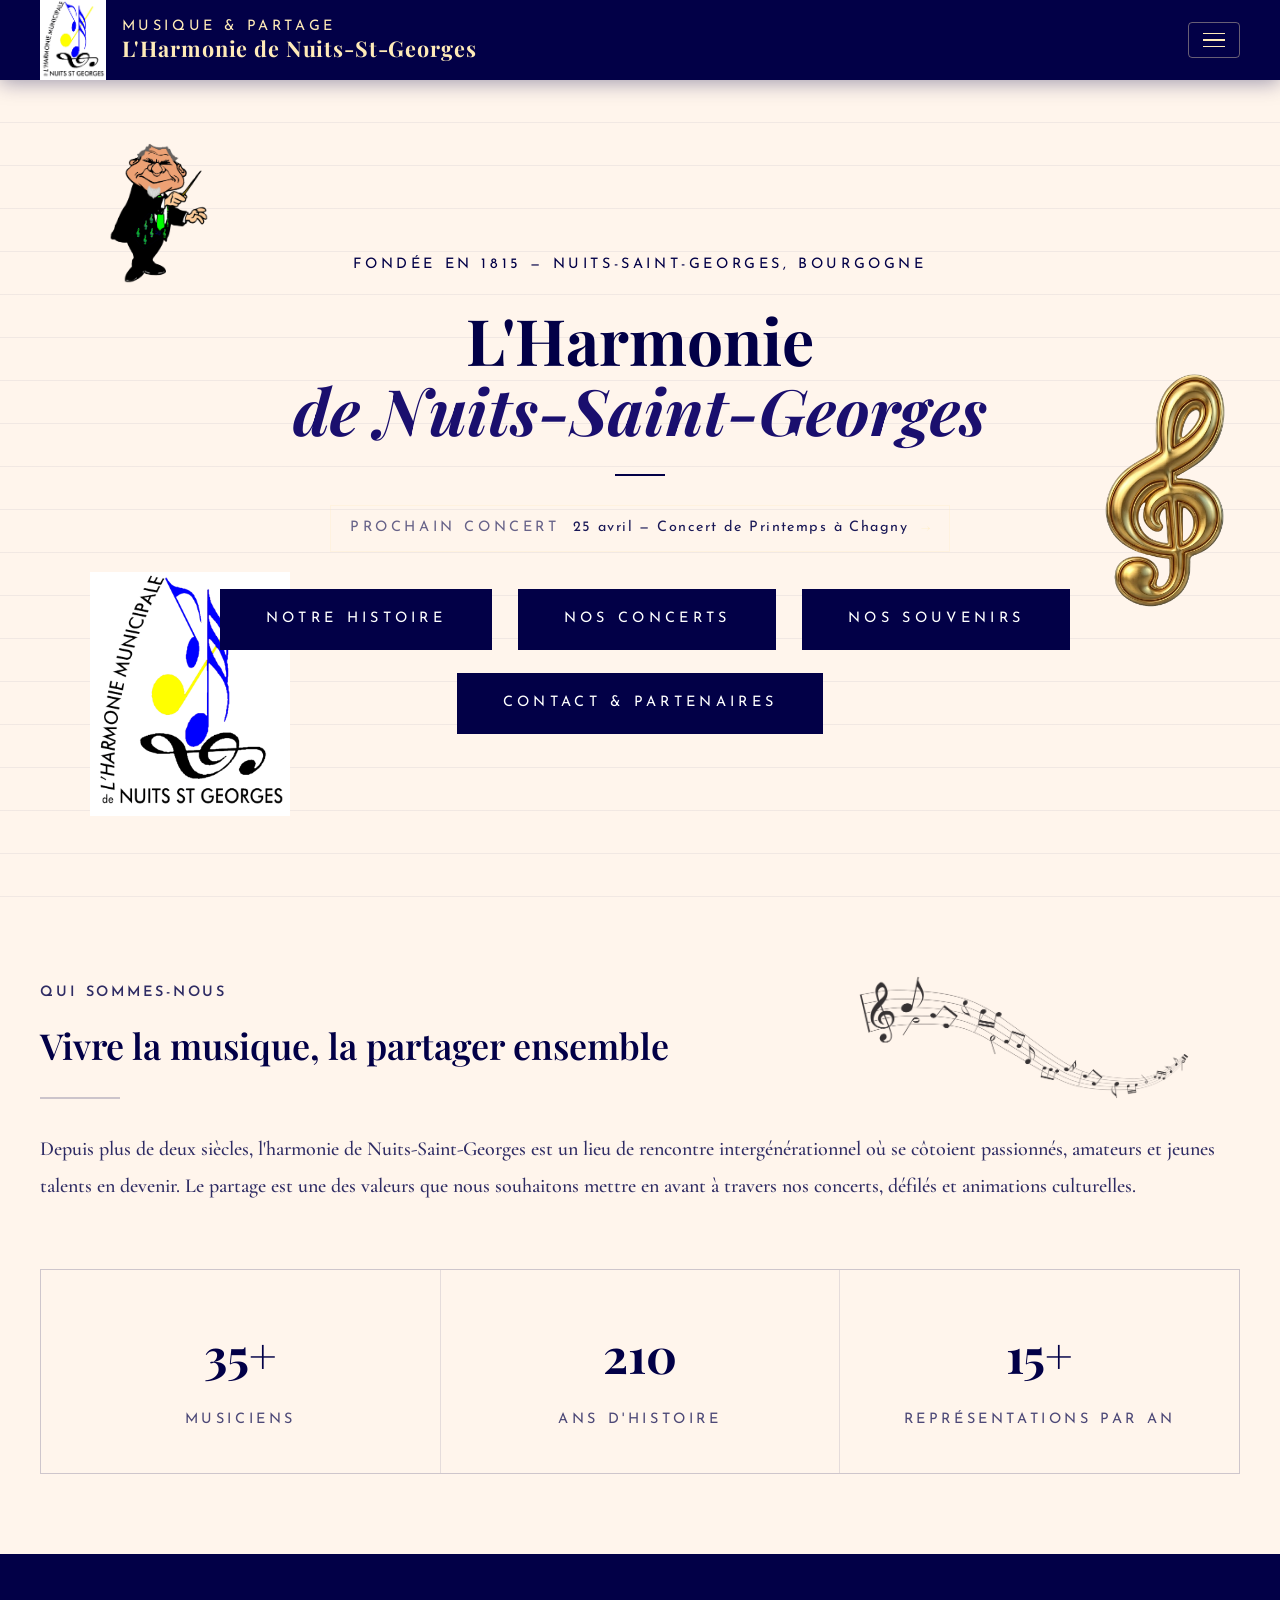
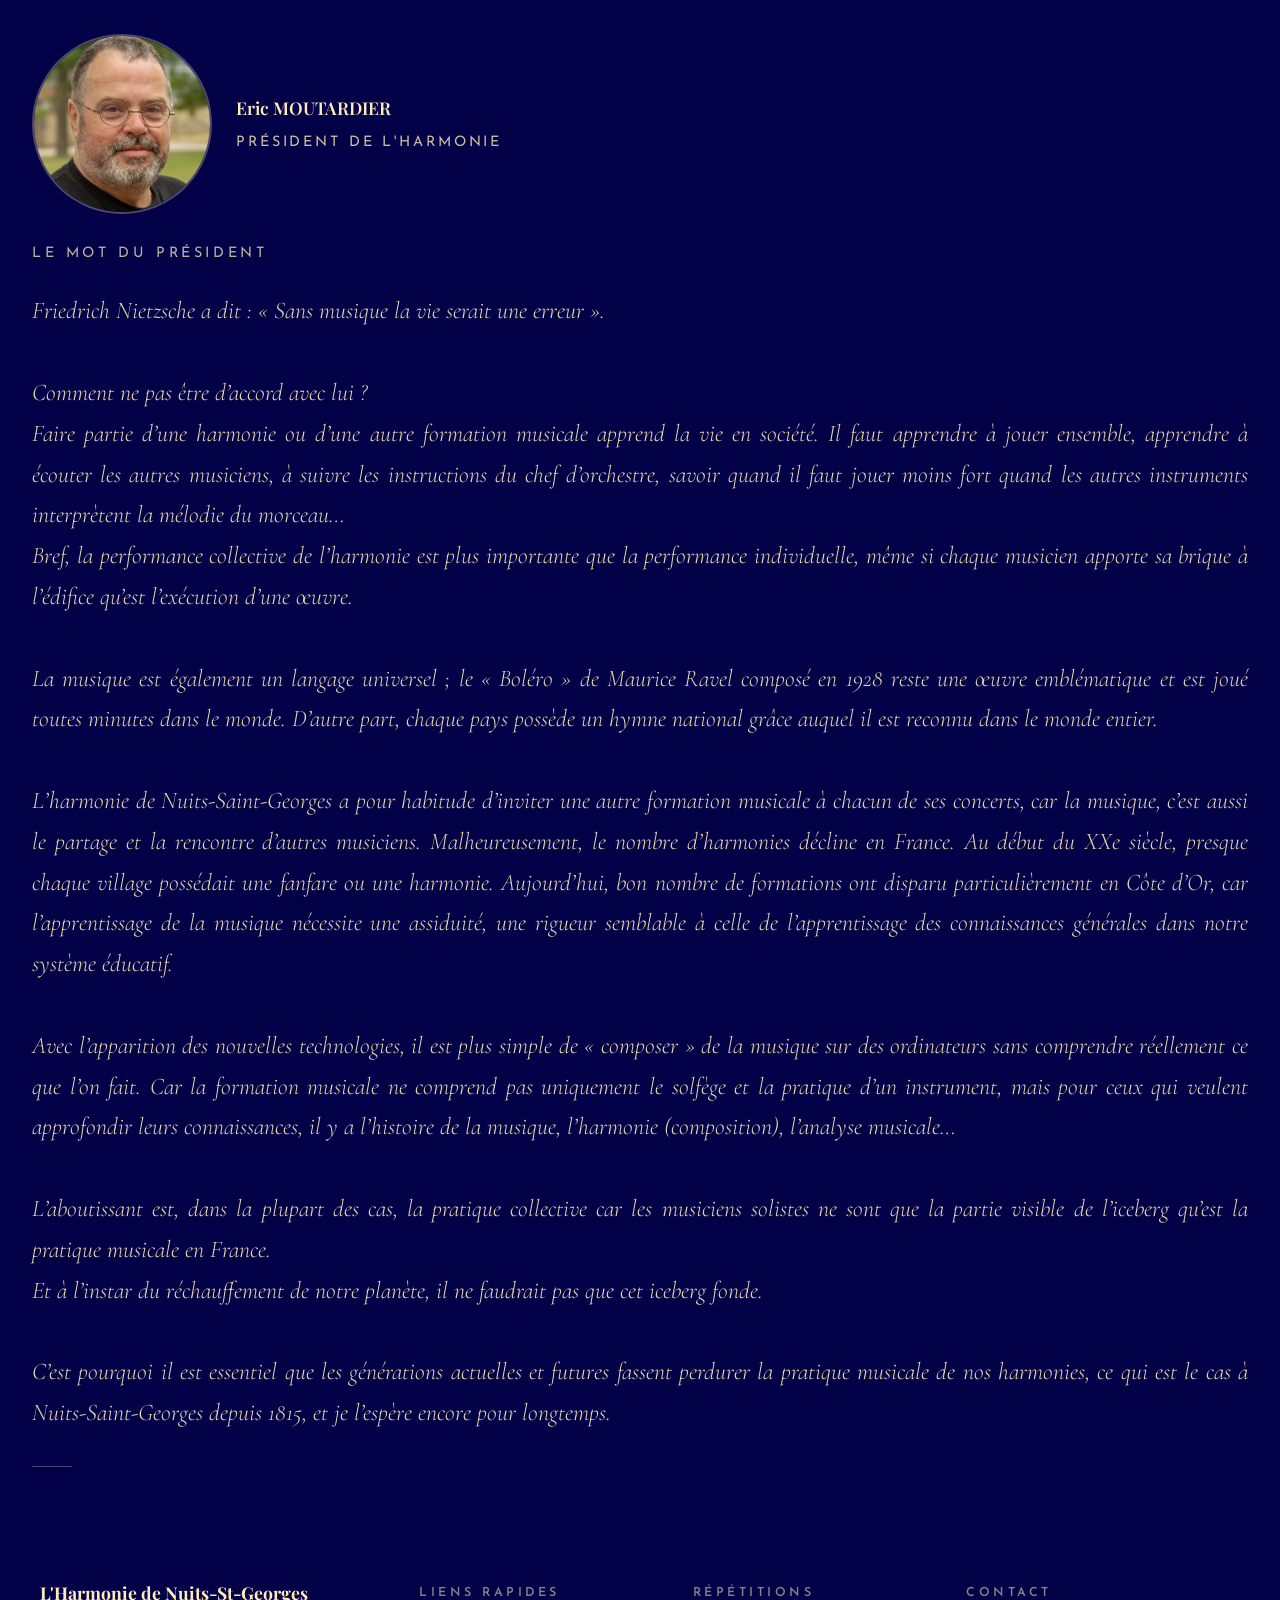
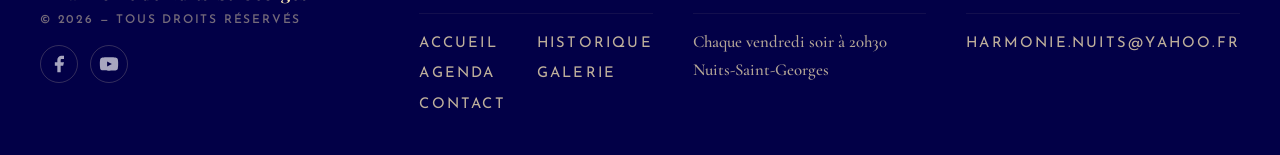
==== commit 31f64f60: "[UPDATE] Correction du mot du président, et correction pour Google Analytics" ====
--- a/index.html
+++ b/index.html
@@ -63,36 +63,32 @@
 
   <div class="president-section">
     <div class="president-inner">
-      <div class="president-photo-wrap">
-        <div class="president-photo">
-          <img src="images/ericmoutardier.jpg" alt="">
-          <svg width="80" height="80" viewBox="0 0 80 80" fill="none">
-            
-          </svg>
+      <div class="president-quote-wrap">
+        <div class="president-photo-wrap">
+          <div class="president-photo">
+            <img src="images/ericmoutardier.jpg" alt="">
+          </div>
+          <div>
+            <p class="president-name">Eric MOUTARDIER</p>
+            <p class="president-role">Président de l'Harmonie</p>
+          </div>
         </div>
-        <div>
-          <p class="president-name">Eric MOUTARDIER</p>
-          <p class="president-role">Président de l'Harmonie</p>
-        </div>
-      </div>
-      <div class="president-quote-wrap">
-        <p class="president-tag">Le mot du président</p>
-        <span class="president-quote-mark">"</span>
+        <p class="president-tag"><br> Le mot du président</p>
         <p class="president-quote">Friedrich Nietzsche  a dit : « Sans musique la vie serait une erreur ». <br> <br>
   Comment ne pas être d’accord avec lui ? <br>
-  Faire partie d’une harmonie ou d’une autre formation musicale apprend la vie en société. <br>
+  Faire partie d’une harmonie ou d’une autre formation musicale apprend la vie en société.
 	Il faut apprendre à jouer ensemble, apprendre à écouter les autres musiciens, à suivre les instructions du chef d’orchestre, savoir quand il faut jouer moins fort quand les autres instruments interprètent la mélodie du morceau… <br>
 	Bref, la performance collective de l’harmonie est plus importante que la performance individuelle, même si chaque musicien apporte sa brique à l’édifice qu’est l’exécution d’une œuvre. <br> <br>
-	La musique est également un langage universel ; le « Boléro » de Maurice Ravel composé en 1928 reste une œuvre emblématique et est joué toutes minutes dans le monde. <br>
+	La musique est également un langage universel ; le « Boléro » de Maurice Ravel composé en 1928 reste une œuvre emblématique et est joué toutes minutes dans le monde.
 	D’autre part, chaque pays possède un hymne national grâce auquel il est reconnu dans le monde entier. <br> <br>
-	L’harmonie de Nuits Saint-Georges a pour habitude d’inviter une autre formation musicale à chacun de ses concerts, car la musique, c’est aussi le partage et la rencontre d’autres musiciens. <br>
-	Malheureusement, le nombre d’harmonie décline en France. Au début du XXème siècle, presque chaque village possédait une fanfare ou une harmonie. Aujourd’hui, bon nombre de formations a disparu particulièrement en Côte d’Or. <br>
-	Car l’apprentissage de la musique nécessite une assiduité, une rigueur semblable à celle de l’apprentissage des connaissances générales dans notre système éducatif. <br>
-	Avec l’apparition des nouvelles technologies, il est plus simple de « composer » de la musique sur des ordinateurs sans comprendre réellement ce que l’on fait. <br>
-Car la formation musicale ne comprend pas uniquement le solfège et la pratique d’un instrument, mais pour ceux qui veulent approfondir leurs connaissances, il y a l’histoire de la musique, l’harmonie (composition), l’analyse musicale… <br>
-L’aboutissant est dans la plupart des cas la pratique collective car les musiciens solistes ne sont que la partie visible de l’iceberg qu’est la pratique musicale en France. <br>
+	L’harmonie de Nuits-Saint-Georges a pour habitude d’inviter une autre formation musicale à chacun de ses concerts, car la musique, c’est aussi le partage et la rencontre d’autres musiciens.
+	Malheureusement, le nombre d’harmonies décline en France. Au début du XXe siècle, presque chaque village possédait une fanfare ou une harmonie. Aujourd’hui, bon nombre de formations ont disparu particulièrement en Côte d’Or,
+	car l’apprentissage de la musique nécessite une assiduité, une rigueur semblable à celle de l’apprentissage des connaissances générales dans notre système éducatif. <br> <br>
+	Avec l’apparition des nouvelles technologies, il est plus simple de « composer » de la musique sur des ordinateurs sans comprendre réellement ce que l’on fait.
+Car la formation musicale ne comprend pas uniquement le solfège et la pratique d’un instrument, mais pour ceux qui veulent approfondir leurs connaissances, il y a l’histoire de la musique, l’harmonie (composition), l’analyse musicale… <br> <br>
+L’aboutissant est, dans la plupart des cas, la pratique collective car les musiciens solistes ne sont que la partie visible de l’iceberg qu’est la pratique musicale en France. <br>
 Et à l’instar du réchauffement de notre planète, il ne faudrait pas que cet iceberg fonde. <br> <br>
-C’est pourquoi   il est essentiel que les générations actuelles et futures fassent perdurer la pratique musicale de nos harmonies, ce qui est le cas à Nuits Saint-Georges depuis 1815, et je l’espère encore pour longtemps. <br>
+C’est pourquoi il est essentiel que les générations actuelles et futures fassent perdurer la pratique musicale de nos harmonies, ce qui est le cas à Nuits-Saint-Georges depuis 1815, et je l’espère encore pour longtemps. <br>
 </p>
         <div class="president-sig"></div>
       </div>
--- a/index.css
+++ b/index.css
@@ -235,13 +235,17 @@
 .president-inner {
   max-width: var(--section-max);
   margin: 0 auto;
-  display: grid;
-  grid-template-columns: 1fr 2fr;
-  gap: 5rem;
+  display: flex;
+  flex-direction: column;
+  gap: 2rem;
+}
+
+.president-photo-wrap {
+  display: flex;
+  flex-direction: row;
   align-items: center;
-}
-
-.president-photo-wrap { display: flex; flex-direction: column; align-items: center; gap: 1.5rem; }
+  gap: 1.5rem;
+}
 
 .president-photo {
   width: 180px; height: 180px;
@@ -259,7 +263,7 @@
 .president-name {
   font-family: var(--font-serif);
   font-size: 1.1rem; font-weight: 600;
-  color: var(--gold); text-align: center;
+  color: var(--gold); text-align: left;
 }
 
 .president-role {
@@ -267,18 +271,10 @@
   font-size: var(--text-xs); font-weight: 400;
   letter-spacing: 0.2em; text-transform: uppercase;
   color: var(--gold); opacity: 0.8;
-  text-align: center; margin-top: 0.3rem;
+  text-align: left; margin-top: 0.3rem;
 }
 
 .president-quote-wrap { position: relative; }
-
-.president-quote-mark {
-  font-family: var(--font-serif);
-  font-size: 5rem; line-height: 1;
-  color: var(--gold); opacity: 0.15;
-  position: absolute; top: -2rem; left: -1rem;
-  pointer-events: none; user-select: none;
-}
 
 .president-tag {
   font-family: var(--font-caps);
@@ -293,6 +289,7 @@
   font-weight: 300; font-style: italic;
   color: var(--gold); line-height: 1.7;
   opacity: 0.9; position: relative; z-index: 1;
+  text-align: justify;
 }
 
 .president-sig { margin-top: 2rem; width: 40px; height: 1px; background: rgba(255, 235, 184, 0.3); }
@@ -346,8 +343,6 @@
   .stat-number { font-size: clamp(1.6rem, 4vw, 2.5rem); }
 
   .president-section { padding: 4rem 1.5rem; }
-  .president-inner { grid-template-columns: 1fr; gap: 2rem; text-align: center; }
-  .president-photo-wrap { margin: 0 auto; }
   .president-sig { margin: 1.5rem auto 0; }
   .president-photo { width: 140px; height: 140px; }
   .president-quote { font-size: clamp(0.7rem, 2.5vw, 1.1rem); }
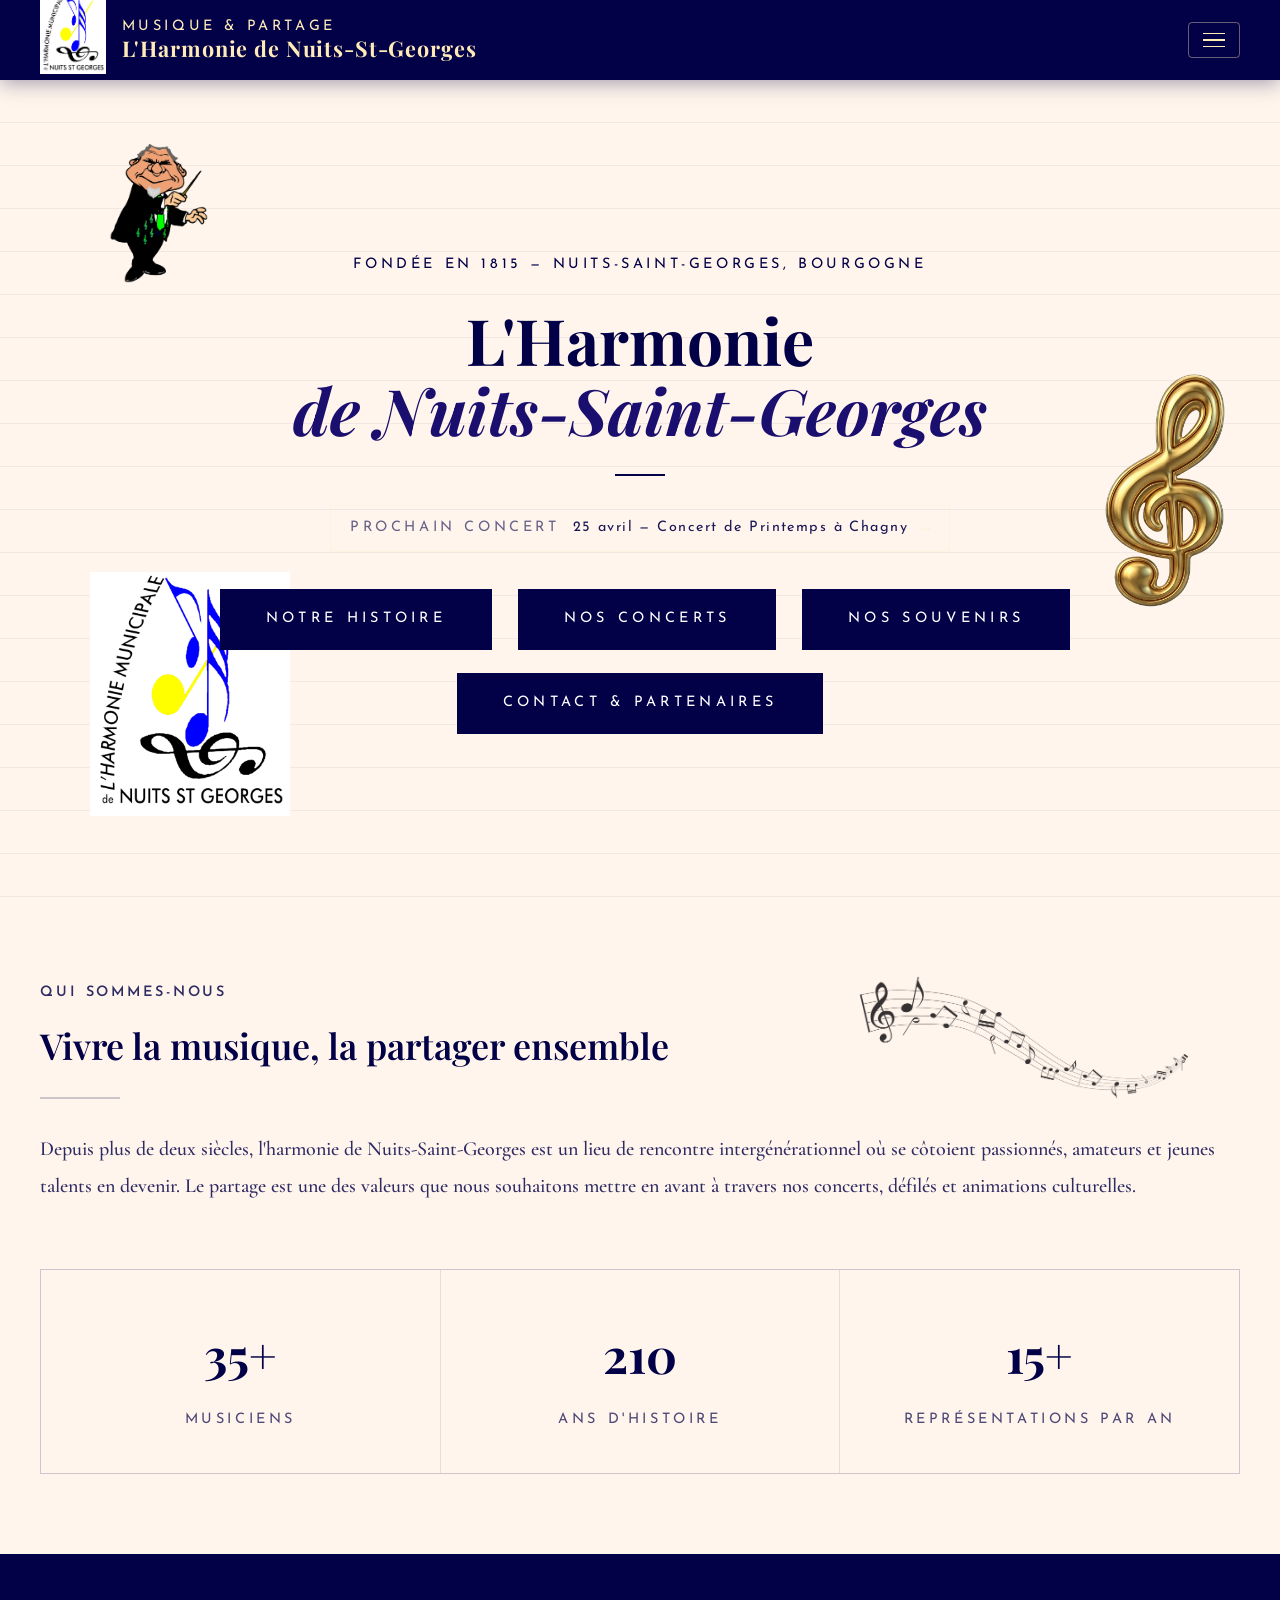
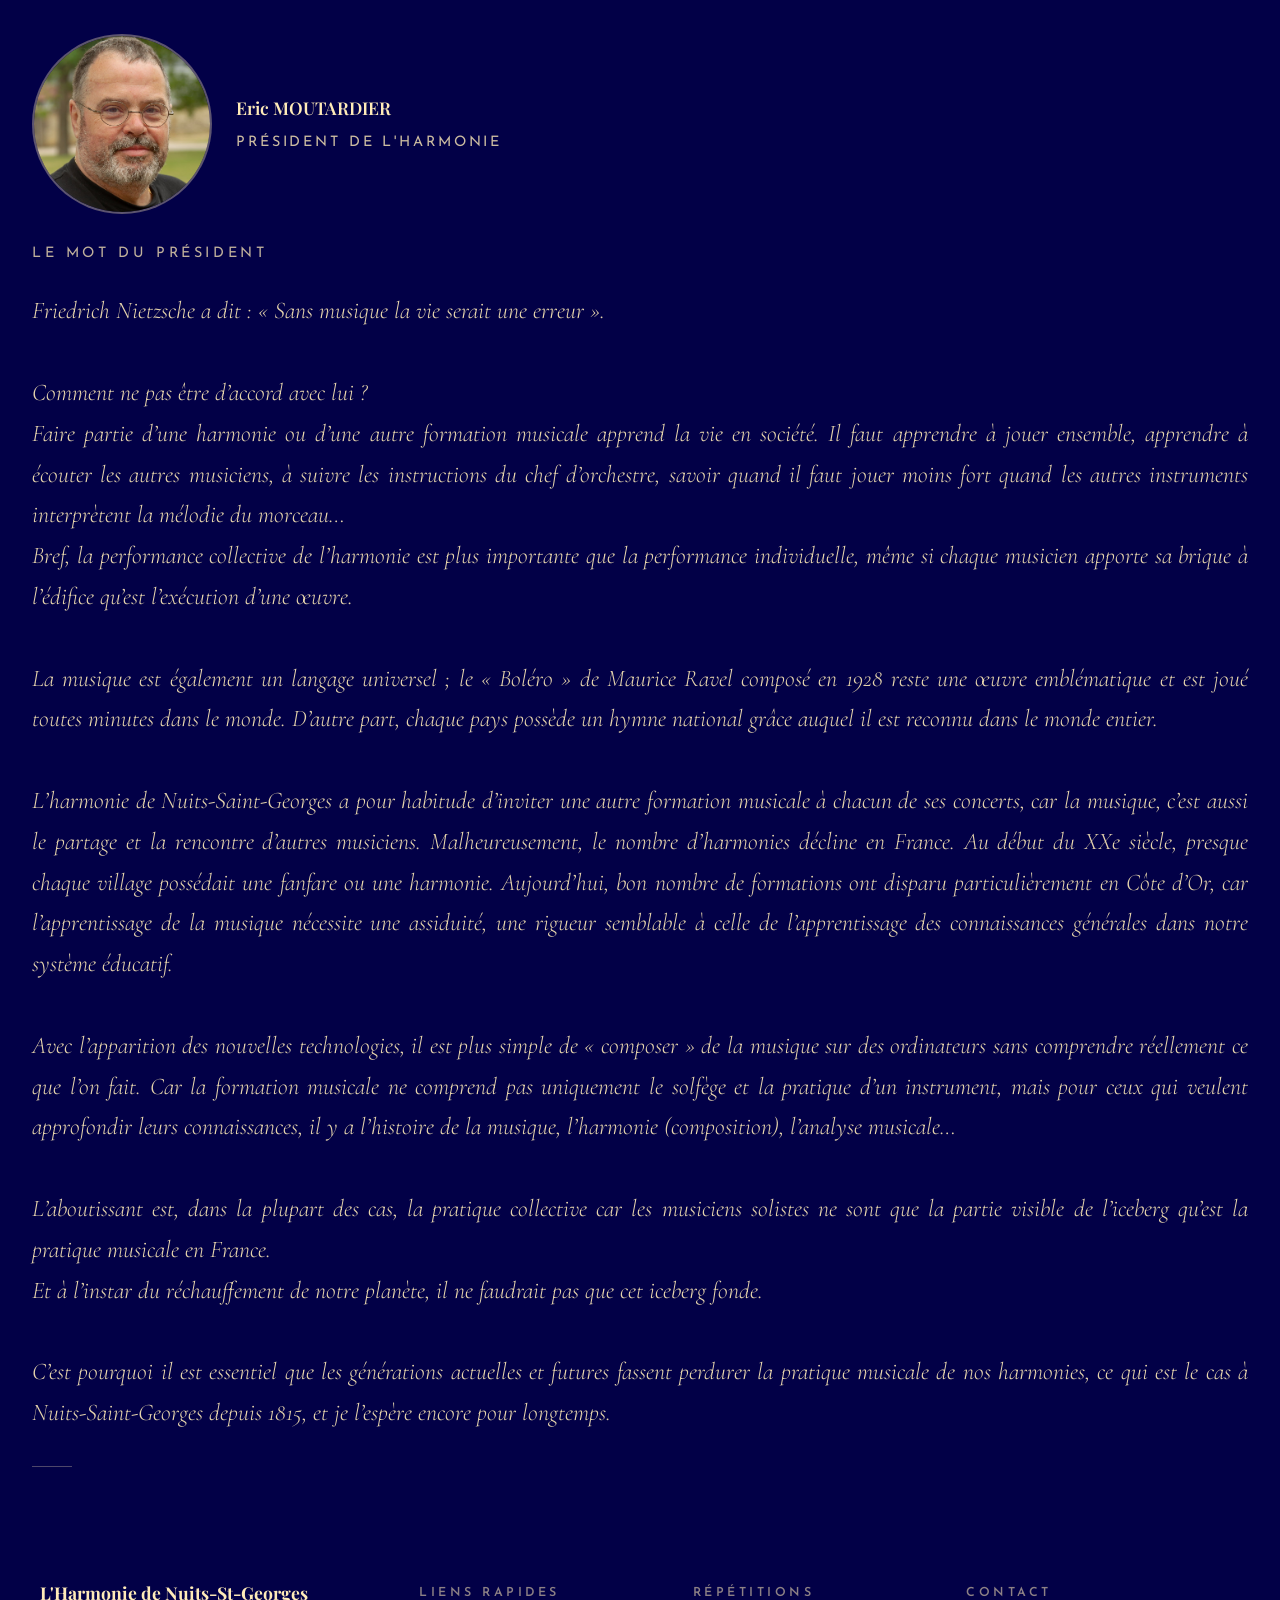
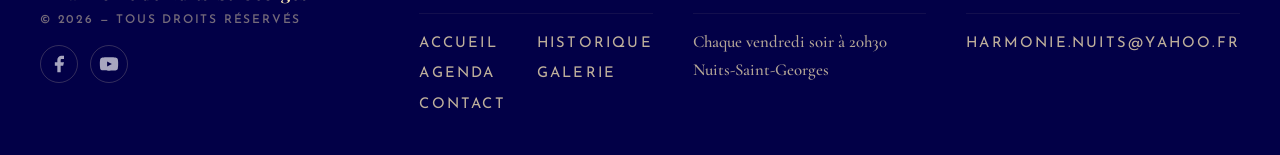
==== commit bba70588: "[UPDATE] historique correction de bug d'affichage" ====
--- a/index.html
+++ b/index.html
@@ -1,14 +1,14 @@
 <!DOCTYPE html>
 <html lang="fr">
-<script async src="https://www.googletagmanager.com/gtag/js?id=G-XFFFR3DDJY"></script>
 <head>
+  <script async src="https://www.googletagmanager.com/gtag/js?id=G-XFFFR3DDJY"></script>
   <meta charset="UTF-8"/>
   <meta name="description" content="Fondée en 1815, l'Harmonie de Nuits-Saint-Georges est un orchestre d'harmonie basé en Côte-d'Or. Concerts, défilés et animations tout au long de l'année. Entrée libre.">
   <meta name="viewport" content="width=device-width, initial-scale=1.0"/>
   <title>Harmonie de Nuits-Saint-Georges — Orchestre d'harmonie en Bourgogne</title>
   <link href="https://fonts.googleapis.com/css2?family=Playfair+Display:ital,wght@0,400;0,600;0,700;1,400&family=Cormorant+Garamond:ital,wght@0,300;0,400;0,500;1,300;1,400&family=Josefin+Sans:wght@200;300;400&display=swap" rel="stylesheet">
-  <link rel="stylesheet" href="style.css">
-  <link rel="stylesheet" href="index.css">
+  <link rel="stylesheet" href="style.css?v=2">
+  <link rel="stylesheet" href="index.css?v=2">
   <!-- Open Graph / Réseaux sociaux -->
   <meta property="og:type" content="website">
   <meta property="og:url" content="https://www.harmonie-nuits-saint-georges.fr/">
--- a/index.css
+++ b/index.css
@@ -257,7 +257,10 @@
 }
 
 .president-photo img {
-  width: 180px;
+  width: 100%;
+  height: 100%;
+  object-fit: cover;
+  object-position: center center;
 }
 
 .president-name {
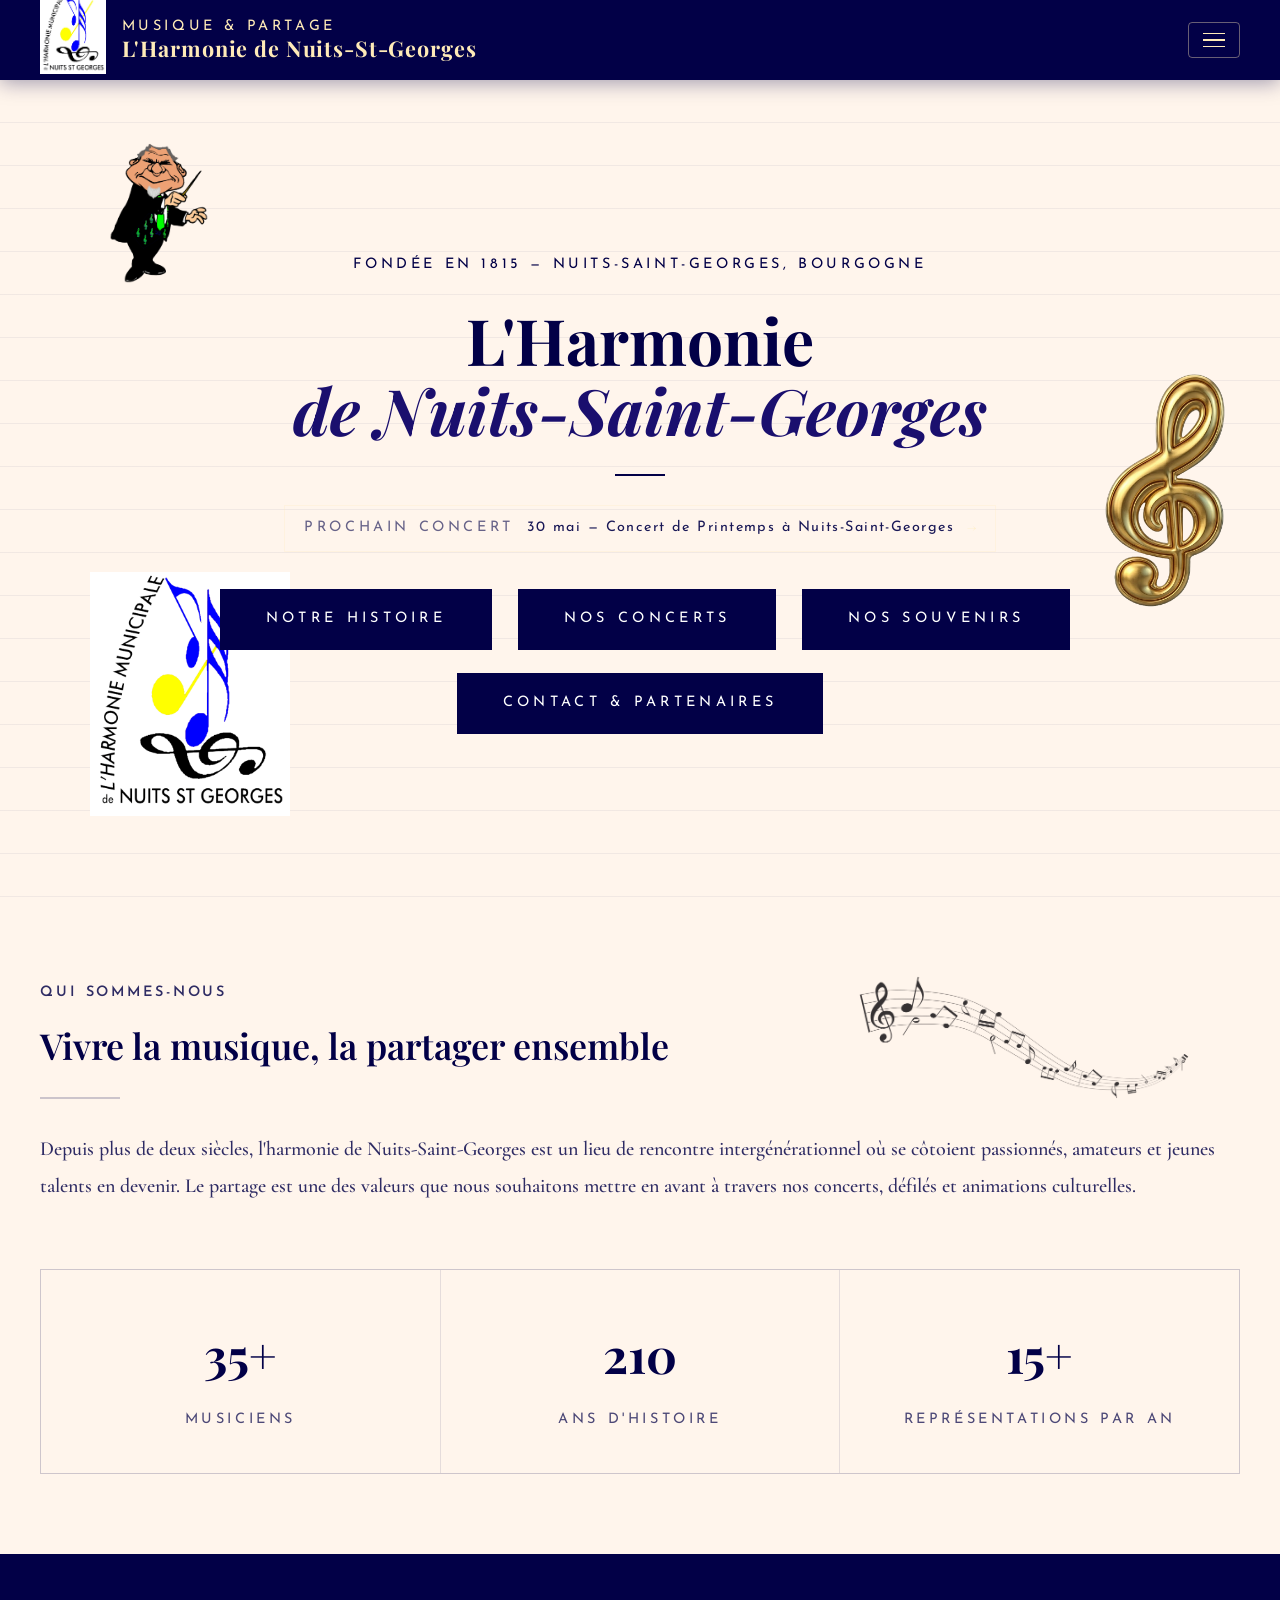
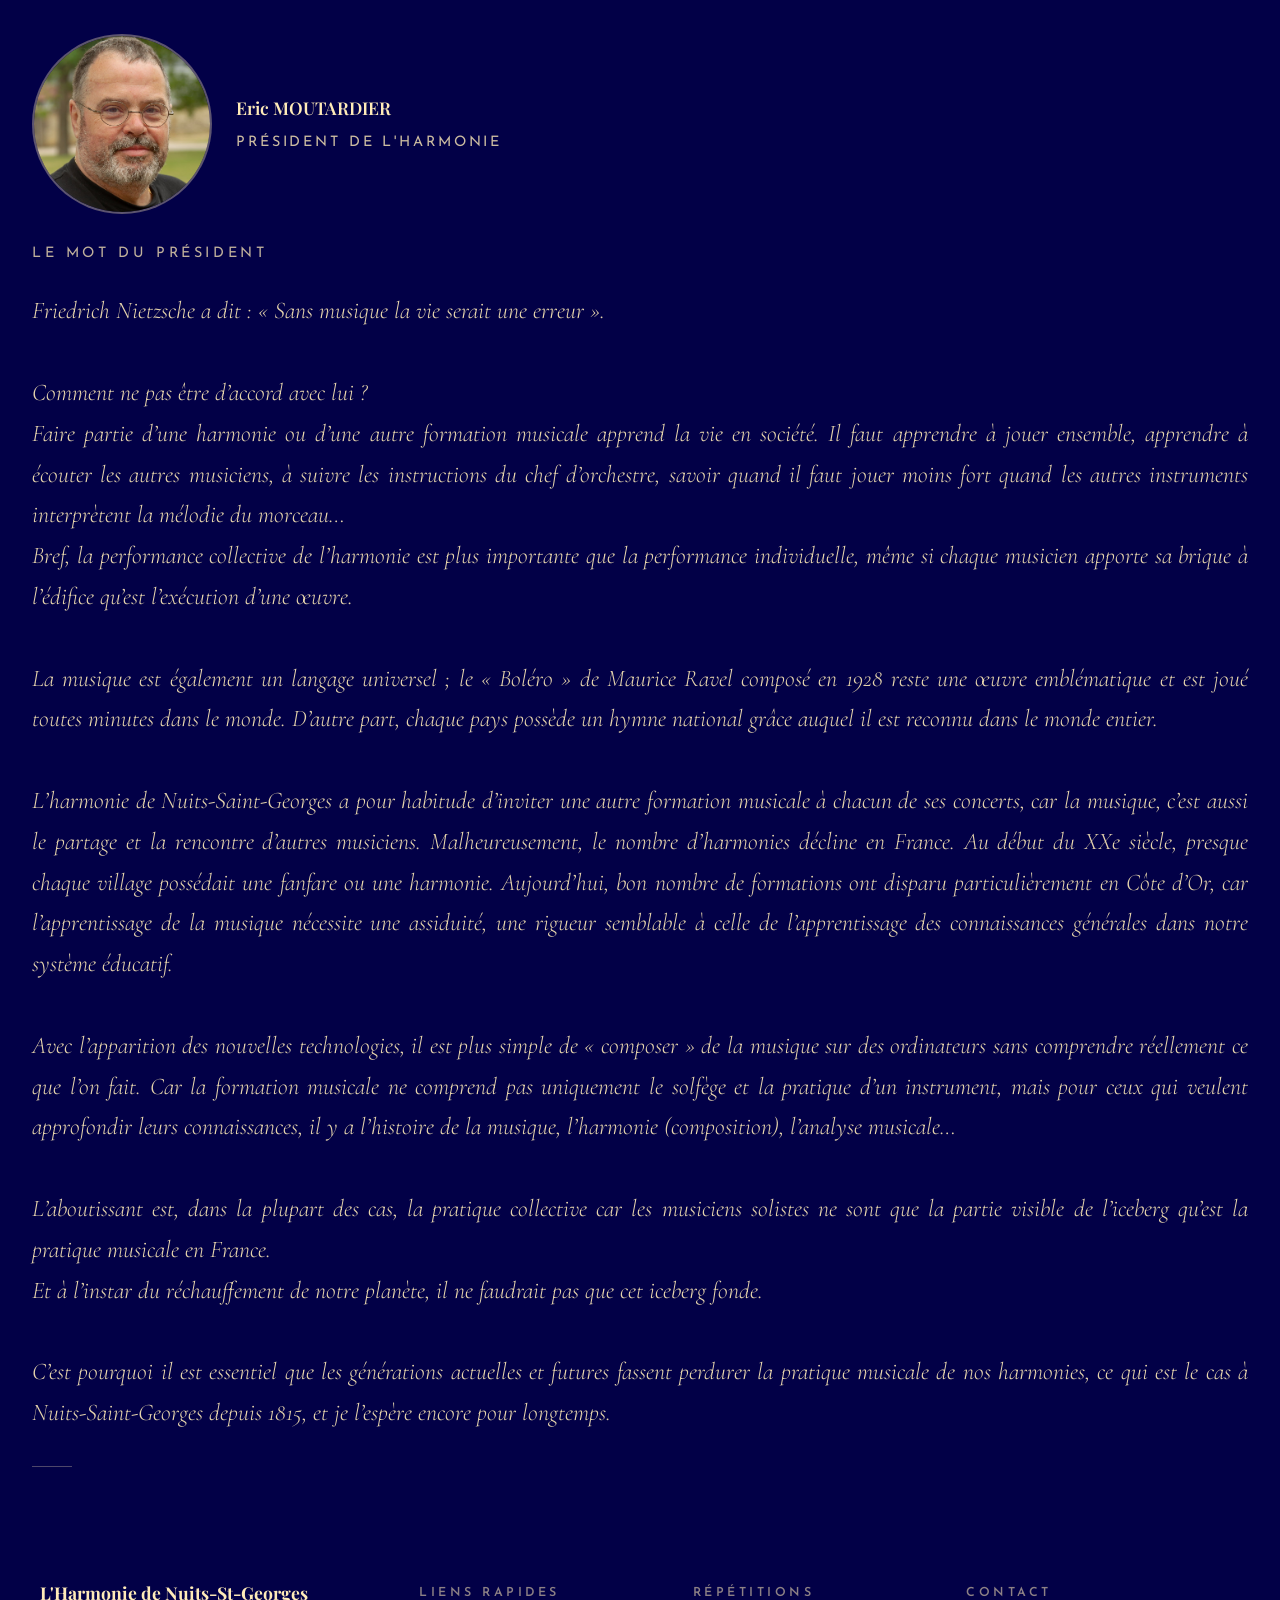
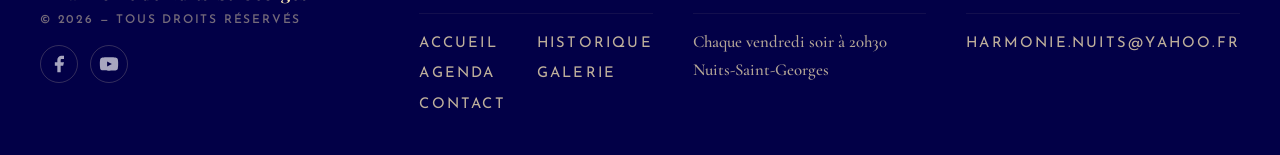
==== commit ef00a8c7: "[UPDATE] Date + Formulaire fonctionnel" ====
--- a/index.html
+++ b/index.html
@@ -33,10 +33,10 @@
       <p class="hero-eyebrow">Fondée en 1815 &mdash; Nuits-Saint-Georges, Bourgogne</p>
       <h1>L'Harmonie<br><em>de Nuits-Saint-Georges</em></h1>
       <div class="hero-sep"></div>
-      <!-- Badge prochain concert — modifiez le texte ici -->
+      <!-- Badge prochain concert -->
       <a class="hero-next-concert" href="agenda.html">
         <span class="hero-next-label">Prochain concert</span>
-        <span class="hero-next-info">25 avril — Concert de Printemps à Chagny</span>
+        <span class="hero-next-info">30 mai — Concert de Printemps à Nuits-Saint-Georges</span>
         <span class="hero-next-arrow">→</span>
       </a>
       <div class="hero-cta-column">
--- a/style.css
+++ b/style.css
@@ -56,15 +56,6 @@
 
 a { color: inherit; text-decoration: none; }
 
-
-/* ===== UTILITAIRE CAPS ===== */
-.caps {
-  font-family: var(--font-caps);
-  font-size: var(--text-xs);
-  font-weight: 400;
-  letter-spacing: 0.25em;
-  text-transform: uppercase;
-}
 
 /* ===== BOUTON NAVY COMMUN ===== */
 .btn-navy {
@@ -150,6 +141,7 @@
 .menu-toggle.open span:nth-child(1) { transform: translateY(6.5px) rotate(45deg); }
 .menu-toggle.open span:nth-child(2) { opacity: 0; transform: scaleX(0); }
 .menu-toggle.open span:nth-child(3) { transform: translateY(-6.5px) rotate(-45deg); }
+
 
 /* ===== MENU OVERLAY ===== */
 .nav-overlay {
@@ -286,7 +278,6 @@
   font-weight: 700;
   color: var(--gold);
   margin-bottom: 0.35rem;
-  opacity: 1;
   line-height: 1.2;
 }
 
@@ -313,11 +304,10 @@
   border-bottom: 1px solid rgba(255, 235, 184, 0.12);
 }
 
-/* Liens rapides en 2 colonnes compactes */
 .footer-col--links .footer-links-grid {
   display: grid;
   grid-template-columns: 1fr 1fr;
-  gap: 0rem 0.5rem;
+  gap: 0 0.5rem;
 }
 
 .footer-link {
@@ -339,7 +329,6 @@
   color: var(--gold);
   opacity: 0.7;
   line-height: 1.65;
-  margin-bottom: 0;
 }
 
 .footer-socials {
@@ -381,8 +370,6 @@
   .footer-col--links .footer-links-grid { grid-template-columns: 1fr; }
 }
 
-/* Supprimé : footer p {} trop générique — les classes .footer-title / .footer-info / .footer-copy gèrent chaque élément */
-
 
 /* ===== ANIMATIONS ===== */
 @keyframes fadeUp {
@@ -410,7 +397,8 @@
   transition: opacity 0.2s ease;
 }
 
-.lightbox-close, .lightbox-arrow {
+.lightbox-close,
+.lightbox-arrow {
   position: absolute;
   background: none;
   border: 1px solid rgba(255, 235, 184, 0.3);
@@ -421,7 +409,8 @@
   opacity: 0.6;
   transition: opacity 0.2s, border-color 0.2s;
 }
-.lightbox-close:hover, .lightbox-arrow:hover { opacity: 1; border-color: var(--gold); }
+.lightbox-close:hover,
+.lightbox-arrow:hover { opacity: 1; border-color: var(--gold); }
 
 .lightbox-close { top: 1.5rem; right: 1.5rem; width: 42px; height: 42px; font-size: 1.1rem; }
 
@@ -442,7 +431,6 @@
    RESPONSIVE GLOBAL
    ============================================= */
 
-/* ── 1366px / laptop standard ── */
 @media (max-width: 1440px) {
   :root {
     --section-max: 1280px;
@@ -455,7 +443,6 @@
   .site-title .name { font-size: 1.35rem; }
 }
 
-/* ── Tablette large 1100px ── */
 @media (max-width: 1100px) {
   :root {
     --section-max: 100%;
@@ -467,7 +454,6 @@
   h2 { font-size: clamp(1.4rem, 2.5vw, 2.2rem); }
 }
 
-/* ── Intermédiaire 1024px — évite l'écrasement header ── */
 @media (max-width: 1024px) {
   .site-title .name  { font-size: 1.2rem; }
   .site-title .label { font-size: 0.78rem; letter-spacing: 0.15em; }
@@ -475,7 +461,6 @@
   .header-inner      { height: 76px; padding: 0 1.8rem; }
 }
 
-/* ── Tablette 768px ── */
 @media (max-width: 860px) {
   :root {
     --section-padding: 3.5rem 1.5rem;
@@ -483,20 +468,20 @@
     --text-sm:   1rem;
     --text-xs:   0.85rem;
   }
-
   .site-title .name  { font-size: 1.1rem; }
   .site-title .label { display: none; }
   .logo-header       { height: 64px; }
   .header-inner      { height: 70px; padding: 0 1.5rem; }
-
   .page-hero { padding: 1.5rem 1.5rem 3rem; }
   .page-hero h1 { font-size: clamp(1.8rem, 5vw, 3rem); }
-
   h2 { font-size: clamp(1.3rem, 3.5vw, 2rem); margin-bottom: 1.5rem; }
   h3 { font-size: 1.25rem; }
 }
 
-/* ── Mobile 480px ── */
+@media (max-width: 640px) {
+  .lightbox-prev, .lightbox-next { display: none; }
+}
+
 @media (max-width: 480px) {
   :root {
     --section-padding: 2.5rem 1rem;
@@ -504,41 +489,28 @@
     --text-sm:   0.95rem;
     --text-xs:   0.8rem;
   }
-
   .logo-header  { height: 52px; }
   .header-inner { height: 60px; padding: 0 1rem; }
   .site-title .name { font-size: 1rem; }
-
   .page-hero { padding: 1.2rem 1rem 2.5rem; }
   .page-hero h1 { font-size: clamp(1.5rem, 7vw, 2.4rem); }
-
   h2 { font-size: clamp(1.2rem, 5vw, 1.8rem); }
   h3 { font-size: 1.1rem; }
-
   footer { padding: 2rem 1rem; }
   footer p { letter-spacing: 0.1em; font-size: 0.75rem; }
 }
 
-/* ── Très petit mobile 360px ── */
 @media (max-width: 380px) {
   :root { --section-padding: 2rem 0.8rem; }
   .site-title .name { font-size: 0.9rem; }
   .logo-header { height: 44px; }
   .header-inner { height: 56px; }
-  /* Fix 16 : letter-spacing fort sur très petits écrans */
   .page-hero-tag { letter-spacing: 0.15em; word-break: break-word; }
 }
 
-/* Fix 17 : flèches lightbox masquées sur mobile — le swipe touch suffit */
-@media (max-width: 640px) {
-  .lightbox-prev,
-  .lightbox-next { display: none; }
-}
-
-/* Grands écrans : voir les overrides à la fin du fichier */
 
 /* =============================================
-   OVERRIDE TRÈS GRANDS ÉCRANS — version améliorée
+   OVERRIDE TRÈS GRANDS ÉCRANS
    ============================================= */
 @media (min-width: 1921px) {
   :root {
--- a/index.css
+++ b/index.css
@@ -4,7 +4,7 @@
 
 /* ===== HERO ===== */
 .hero {
-  min-height: calc(100vh - 80px); /* header desktop = 80px */
+  min-height: calc(100vh - 80px);
   display: flex;
   align-items: center;
   justify-content: center;
@@ -33,19 +33,9 @@
   pointer-events: none;
   user-select: none;
 }
-.hero-deco-top-right {
-  right: -2%; top: 50%;
-  transform: translateY(-50%);
-  width: clamp(160px, 22vw, 500px);
-}
-.hero-deco-top-left {
-  left: 7%; top: 5%;
-  width: clamp(80px, 10vw, 200px);
-}
-.hero-deco-bottom-left {
-  left: 7%; top: 60%;
-  width: clamp(80px, 24vw, 200px);
-}
+.hero-deco-top-right  { right: -2%; top: 50%; transform: translateY(-50%); width: clamp(160px, 22vw, 500px); }
+.hero-deco-top-left   { left: 7%; top: 5%; width: clamp(80px, 10vw, 200px); }
+.hero-deco-bottom-left { left: 7%; top: 60%; width: clamp(80px, 24vw, 200px); }
 
 /* Contenu centré */
 .hero-content {
@@ -116,13 +106,7 @@
   animation: fadeUp 0.9s 0.6s ease both;
   display: inline-block;
 }
-
-/* Bouton Contact seul en dessous du groupe */
-.hero-content > .hero-cta {
-  margin-top: 0.8rem;
-  margin-left: 0;
-}
-
+.hero-content > .hero-cta { margin-top: 0.8rem; margin-left: 0; }
 .hero-cta:hover { background: transparent; color: var(--navy); }
 
 
@@ -163,36 +147,12 @@
   font-size: 0.9rem;
   transition: transform 0.2s, opacity 0.2s;
 }
-.hero-next-concert:hover .hero-next-arrow {
-  transform: translateX(3px);
-  opacity: 1;
-}
-
-@media (max-width: 480px) {
-  .hero-next-concert { flex-direction: column; gap: 0.3rem; text-align: center; }
-  .hero-next-arrow { display: none; }
-}
-
+.hero-next-concert:hover .hero-next-arrow { transform: translateX(3px); opacity: 1; }
 
 .logo-right-text {
   position: absolute;
   width: clamp(200px, 28vw, 520px);
   right: 6%; top: 102%;
-}
-
-/* Dès 1100px le logo peut chevaucher le contenu suivant — on le sort du flux */
-@media (max-width: 1100px) {
-  .logo-right-text {
-    position: static;
-    display: block;
-    width: clamp(90px, 12vw, 200px);
-    margin: 1.5rem auto 0;
-  }
-}
-
-/* Sur mobile, l'image notes est trop petite pour être utile — on la masque */
-@media (max-width: 640px) {
-  .logo-right-text { display: none; }
 }
 
 
@@ -255,29 +215,20 @@
   display: flex; align-items: center; justify-content: center;
   overflow: hidden;
 }
-
-.president-photo img {
-  width: 100%;
-  height: 100%;
-  object-fit: cover;
-  object-position: center center;
-}
+.president-photo img { width: 100%; height: 100%; object-fit: cover; object-position: center; }
 
 .president-name {
   font-family: var(--font-serif);
   font-size: 1.1rem; font-weight: 600;
-  color: var(--gold); text-align: left;
-}
-
+  color: var(--gold);
+}
 .president-role {
   font-family: var(--font-caps);
   font-size: var(--text-xs); font-weight: 400;
   letter-spacing: 0.2em; text-transform: uppercase;
   color: var(--gold); opacity: 0.8;
-  text-align: left; margin-top: 0.3rem;
-}
-
-.president-quote-wrap { position: relative; }
+  margin-top: 0.3rem;
+}
 
 .president-tag {
   font-family: var(--font-caps);
@@ -302,90 +253,60 @@
    RESPONSIVE ACCUEIL
    ============================================= */
 
-/* ── 1440px ── */
 @media (max-width: 1440px) {
-  .hero { min-height: calc(100vh - 80px); padding: 4rem 2rem 3rem; }
+  .hero { padding: 4rem 2rem 3rem; }
   .hero h1 { font-size: clamp(2.2rem, 5vw, 5rem); }
   .president-section { padding: 5rem 2rem; }
   .president-inner { gap: 3.5rem; }
 }
 
-/* ── 1100px ── */
 @media (max-width: 1100px) {
   .hero-deco-top-left     { width: clamp(120px, 18vw, 280px); }
-  .hero-deco-bottom-right { width: clamp(120px, 20vw, 320px); }
   .hero-deco-top-right    { width: clamp(70px, 9vw, 150px); }
+  .logo-right-text { position: static; display: block; width: clamp(90px, 12vw, 200px); margin: 1.5rem auto 0; }
   .president-inner { gap: 2.5rem; }
 }
 
-/* ── Tablette 860px ── */
 @media (max-width: 860px) {
   .hero { padding: 3.5rem 1.5rem 3rem; min-height: calc(100vh - 70px); flex-direction: column; }
   .hero h1 { font-size: clamp(2rem, 6vw, 3.5rem); }
   .hero-eyebrow { font-size: 0.8rem; letter-spacing: 0.15em; }
   .hero-deco-bottom-right { display: none; }
-  /* Sur tablette, le logo sort de l'absolute et s'affiche sous le contenu */
-  .hero-deco-bottom-left {
-    position: static;
-    order: 2;
-    display: block;
-    width: clamp(90px, 14vw, 160px);
-    margin: 1.5rem auto 0;
-    opacity: 0.75;
-  }
+  .hero-deco-bottom-left { position: static; order: 2; display: block; width: clamp(90px, 14vw, 160px); margin: 1.5rem auto 0; opacity: 0.75; }
   .hero-content { order: 1; }
-  /* La clé de sol : masquée sur tablette, elle est trop petite pour apporter quelque chose */
   .hero-deco-top-left  { display: none; }
   .hero-deco-top-right { right: 2%; top: 2%; width: clamp(60px, 10vw, 120px); }
   .hero-cta { padding: 0.85rem 2rem; }
-
-  /* Sur tablette/mobile, le logo décoratif reste en static sous le contenu */
-
   .stats { grid-template-columns: repeat(3, 1fr); }
   .stat { padding: 2rem 1rem; }
   .stat-number { font-size: clamp(1.6rem, 4vw, 2.5rem); }
-
   .president-section { padding: 4rem 1.5rem; }
   .president-sig { margin: 1.5rem auto 0; }
   .president-photo { width: 140px; height: 140px; }
   .president-quote { font-size: clamp(0.7rem, 2.5vw, 1.1rem); }
 }
 
-/* ── Mobile strict 640px : masquer top-right (notes) ── */
 @media (max-width: 640px) {
   .hero-deco-top-right { display: none; }
-  /* Logo : légèrement plus petit sur mobile */
   .hero-deco-bottom-left { width: clamp(80px, 30vw, 130px); }
-}
-
-/* ── Mobile 640px ── */
-@media (max-width: 640px) {
-  .hero { padding: 2.5rem 1rem 2.5rem; min-height: 80vh; }
+  .logo-right-text { display: none; }
+  .hero { padding: 2.5rem 1rem; min-height: 80vh; }
   .hero h1 { font-size: clamp(1.8rem, 7vw, 2.8rem); }
   .hero-cta-column { flex-direction: column; align-items: center; gap: 0.5rem; }
   .hero-cta { padding: 0.8rem 1.8rem; margin: 0; width: 100%; max-width: 280px; text-align: center; }
-  /* Le 4e bouton Contact : même largeur et espacement que les 3 autres */
-  .hero-content > .hero-cta {
-    margin-top: 0.5rem;
-    margin-left: 0;
-    width: 100%;
-    max-width: 280px;
-    text-align: center;
-  }
-
+  .hero-content > .hero-cta { margin-top: 0.5rem; margin-left: 0; width: 100%; max-width: 280px; text-align: center; }
   .stats { grid-template-columns: 1fr; }
   .stat { padding: 1.5rem 1rem; }
 }
 
-/* ── Mobile 480px ── */
 @media (max-width: 480px) {
+  .hero-next-concert { flex-direction: column; gap: 0.3rem; text-align: center; }
+  .hero-next-arrow { display: none; }
   .president-section { padding: 3rem 1rem; }
   .president-photo { width: 110px; height: 110px; }
   .president-name { font-size: 1rem; }
-  .president-quote-mark { font-size: 3rem; }
-}
-
-/* ── Très petit mobile 380px ── */
+}
+
 @media (max-width: 380px) {
   .hero { padding: 2rem 0.8rem; }
   .hero h1 { font-size: clamp(1.6rem, 8vw, 2.2rem); }
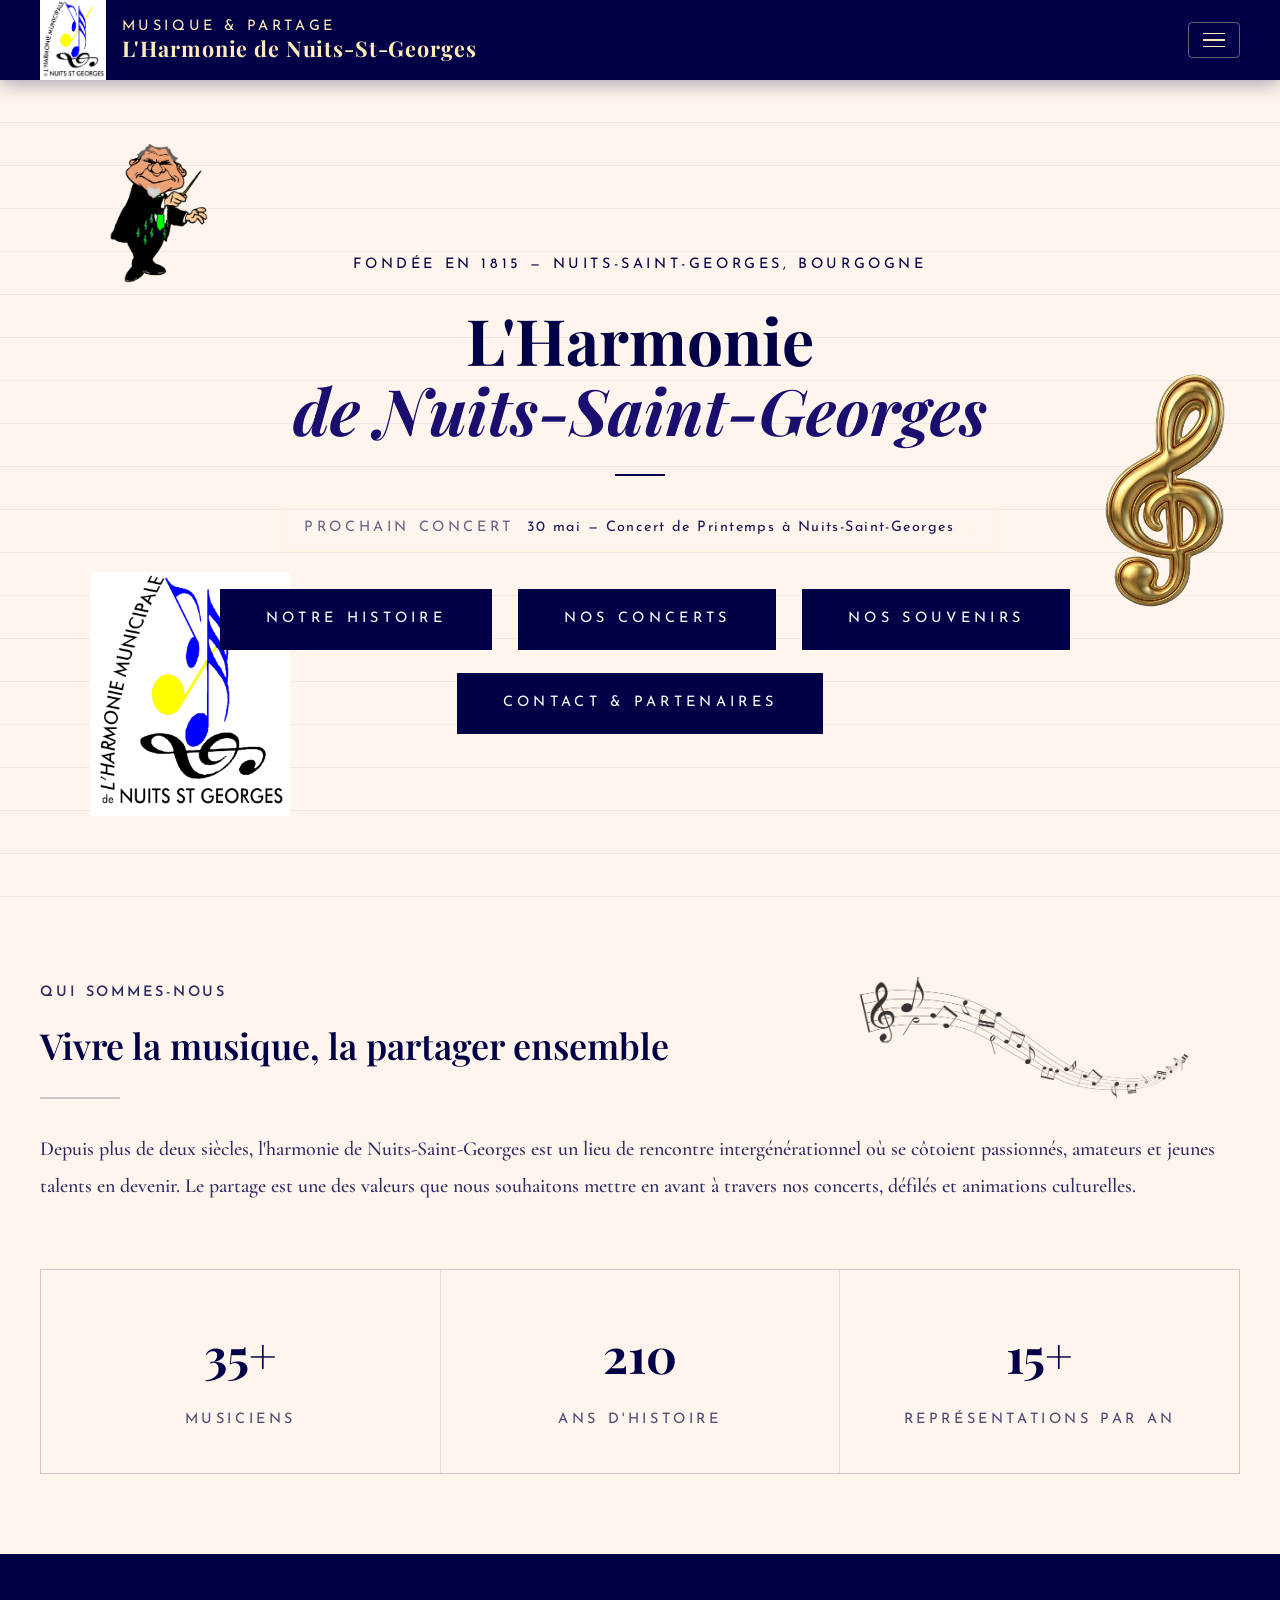
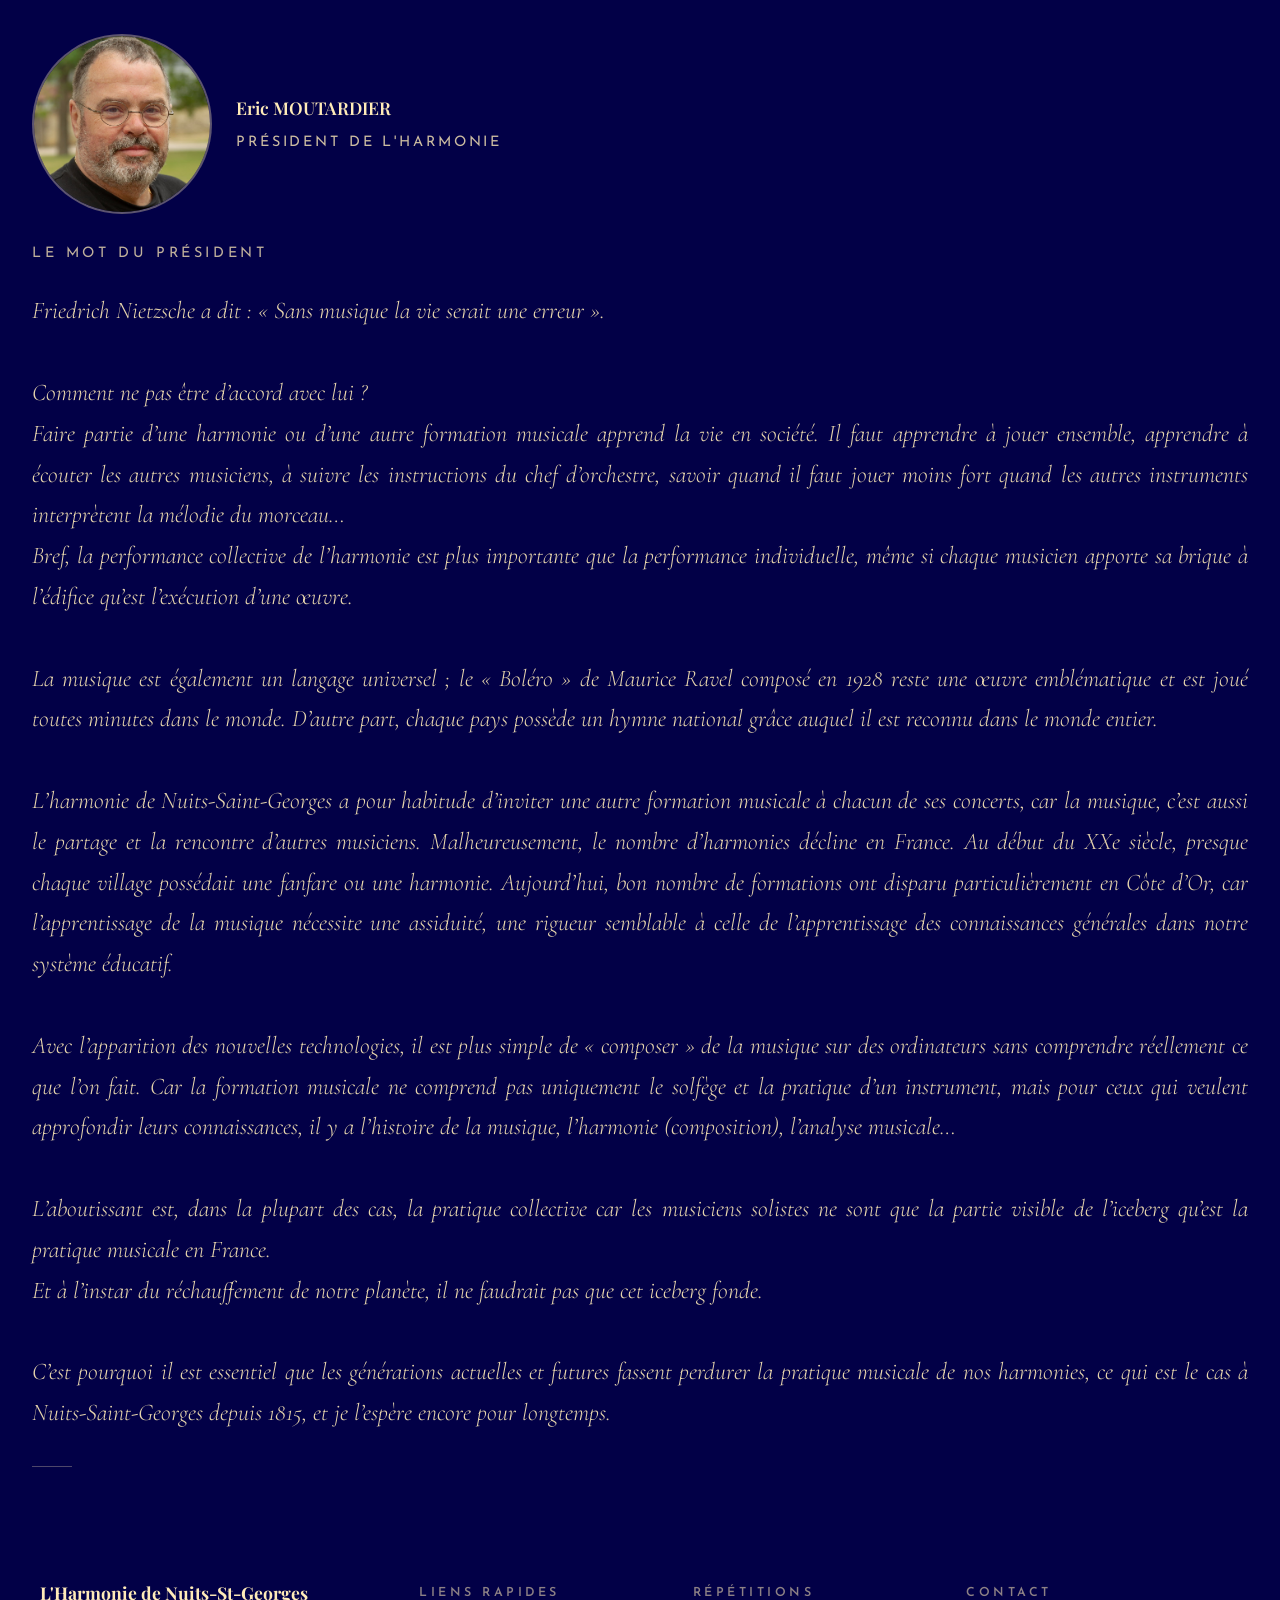
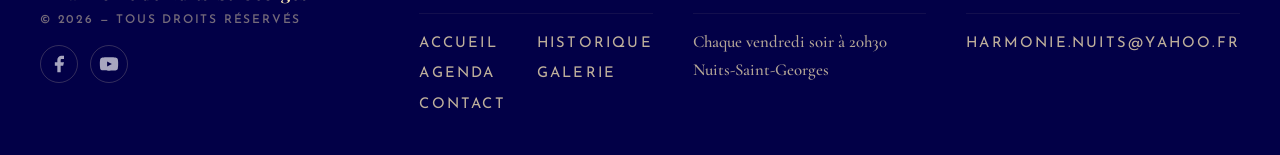
==== commit eabe3fa4: "[UPDATE] Correction de pleins de petits détails mineurs" ====
--- a/index.html
+++ b/index.html
@@ -1,6 +1,8 @@
 <!DOCTYPE html>
 <html lang="fr">
 <head>
+  <link rel="icon" type="image/png" href="cle/Logo Harmonie Municipale NSG 2.png">
+  <link rel="apple-touch-icon" type="image/png" href="cle/Logo Harmonie Municipale NSG 2.png">
   <script async src="https://www.googletagmanager.com/gtag/js?id=G-XFFFR3DDJY"></script>
   <meta charset="UTF-8"/>
   <meta name="description" content="Fondée en 1815, l'Harmonie de Nuits-Saint-Georges est un orchestre d'harmonie basé en Côte-d'Or. Concerts, défilés et animations tout au long de l'année. Entrée libre.">
--- a/style.css
+++ b/style.css
@@ -96,7 +96,7 @@
 
 .header-left { display: flex; align-items: center; gap: 1rem; }
 
-.logo-header { height: 80px; width: auto; }
+.logo-header { margin-top: 13px; height: 80px; width: auto; }
 
 .site-title { display: flex; flex-direction: column; line-height: 1; }
 
--- a/index.css
+++ b/index.css
@@ -283,7 +283,7 @@
   .president-section { padding: 4rem 1.5rem; }
   .president-sig { margin: 1.5rem auto 0; }
   .president-photo { width: 140px; height: 140px; }
-  .president-quote { font-size: clamp(0.7rem, 2.5vw, 1.1rem); }
+  .president-quote { font-size: clamp(1.1rem, 3.5vw, 1.5rem); }
 }
 
 @media (max-width: 640px) {
@@ -317,5 +317,5 @@
   .stat-number { font-size: 1.6rem; }
   .president-section { padding: 2.5rem 0.8rem; }
   .president-photo { width: 90px; height: 90px; }
-  .president-quote { font-size: 0.75rem; }
-}
+  .president-quote { font-size: 1.2rem; }
+}
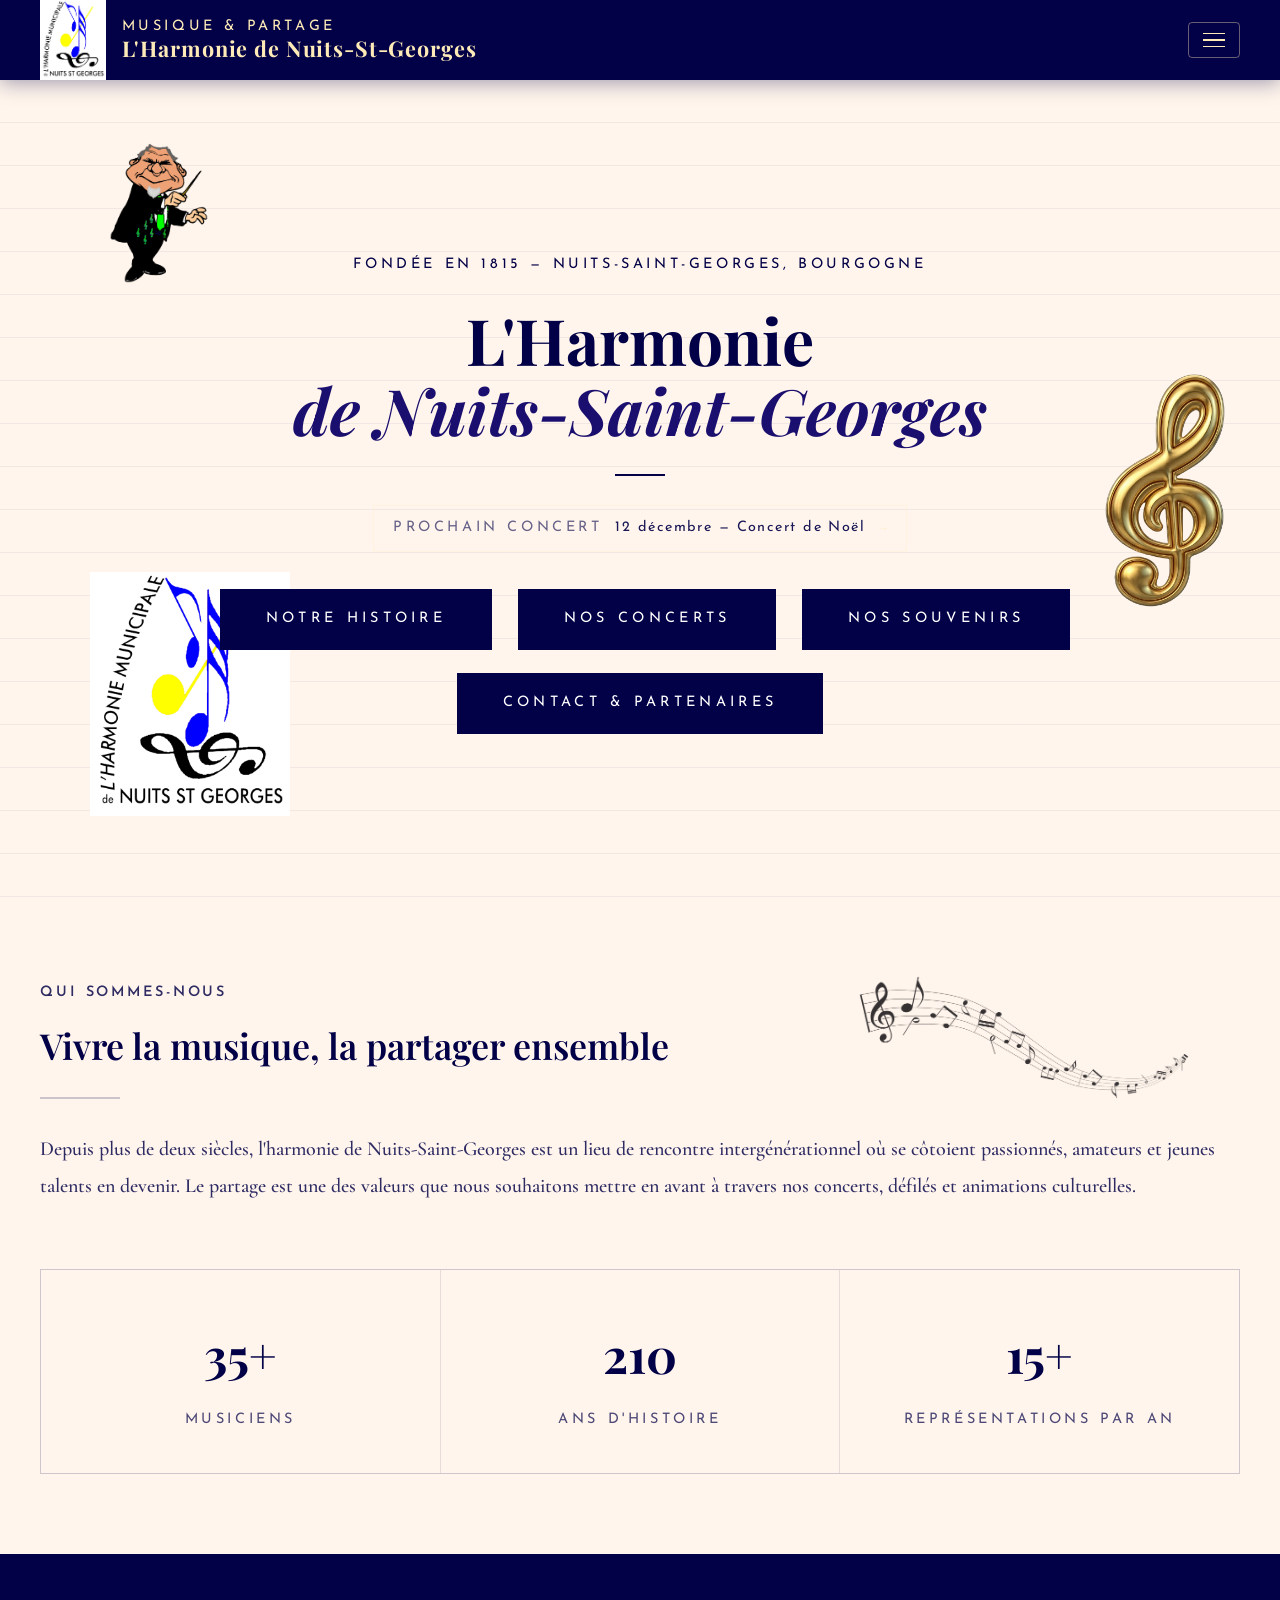
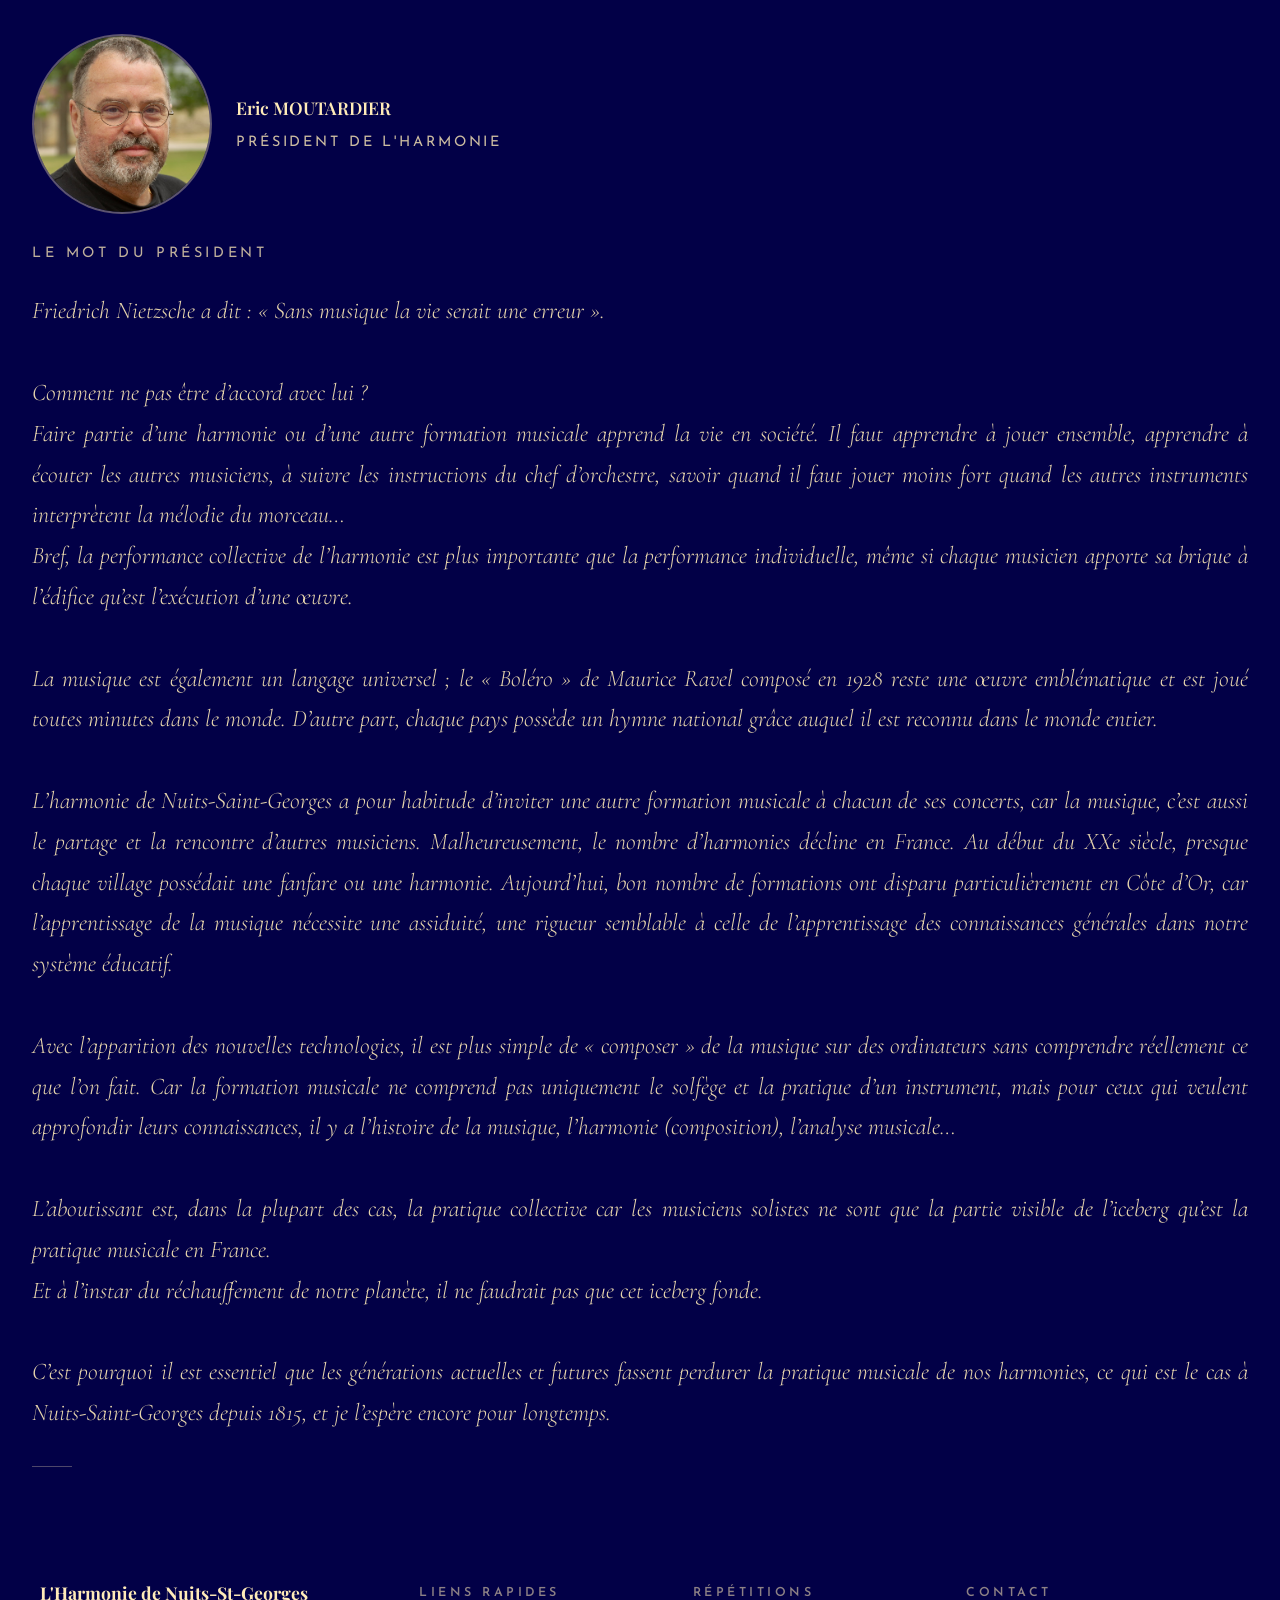
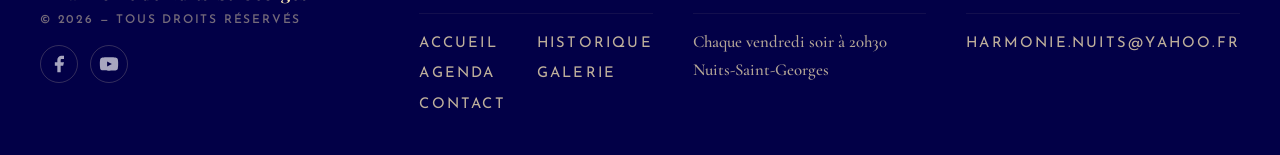
==== commit 1737b6c0: "[ADD] Ajout d'un bouton temporaire et d'une pop-up pour inviter les gens à nous rejoindre" ====
--- a/index.html
+++ b/index.html
@@ -29,6 +29,9 @@
 
   <section class="hero">
     <img class="hero-deco hero-deco-top-right"     src="images/Adobe Express - file.png" alt="">
+    <button class="hero-popup-btn" id="heroPopupBtn" aria-label="Voir l'affiche">
+      <span>Rejoignez-nous</span>
+    </button>
     <img class="hero-deco hero-deco-top-left"    src="cle/Le Chef_HM NSG.png" alt="Dessin du chef d'orchestre de l'harmonie">
     <img class="hero-deco hero-deco-bottom-left" src="cle/Logo Harmonie Municipale NSG 2.png" alt="Logo de l'Harmonie Municipale de Nuits-Saint-Georges">
     <div class="hero-content">
--- a/style.css
+++ b/style.css
@@ -547,3 +547,121 @@
   .menu-toggle { padding: 16px 20px; }
   .menu-toggle span { width: 32px; height: 2px; }
 }
+
+/* =============================================
+   POPUP ANNONCE
+   ============================================= */
+
+.popup-overlay {
+  position: fixed;
+  inset: 0;
+  z-index: 3000;
+  background: rgba(2, 0, 47, 0.78);
+  display: flex;
+  align-items: center;
+  justify-content: center;
+  padding: 1.5rem;
+  opacity: 0;
+  pointer-events: none;
+  transition: opacity 0.35s ease;
+  /* iOS : empêche le scroll derrière */
+  -webkit-overflow-scrolling: touch;
+}
+.popup-overlay.open {
+  opacity: 1;
+  pointer-events: all;
+}
+
+.popup-card {
+  background: var(--cream);
+  max-width: 620px;
+  width: 100%;
+  position: relative;
+  box-shadow: 0 24px 80px rgba(2, 0, 47, 0.45);
+  border: 1px solid rgba(2, 0, 71, 0.1);
+  transform: translateY(20px);
+  transition: transform 0.35s ease;
+  overflow: hidden;
+  /* Empêche la card de dépasser sur petit écran */
+  max-height: 90vh;
+  display: flex;
+  flex-direction: column;
+}
+.popup-overlay.open .popup-card {
+  transform: translateY(0);
+}
+
+.popup-header {
+  background: var(--navy);
+  padding: 1.1rem 3.5rem 1.1rem 1.6rem;
+  position: relative;
+  flex-shrink: 0;
+}
+
+.popup-title {
+  font-family: var(--font-caps);
+  font-size: 1.25rem;
+  font-weight: 400;
+  letter-spacing: 0.15em;
+  text-transform: uppercase;
+  color: var(--gold);
+  line-height: 1.4;
+  margin: 0;
+}
+
+.popup-close {
+  position: absolute;
+  top: 50%;
+  right: 0.9rem;
+  transform: translateY(-50%);
+  background: none;
+  border: 1px solid rgba(255, 235, 184, 0.3);
+  color: var(--gold);
+  border-radius: 50%;
+  /* Zone de tap généreuse sur mobile */
+  width: 40px;
+  height: 40px;
+  font-size: 1.1rem;
+  cursor: pointer;
+  display: flex;
+  align-items: center;
+  justify-content: center;
+  opacity: 0.7;
+  transition: opacity 0.2s, border-color 0.2s;
+  /* Évite le double-tap zoom iOS */
+  touch-action: manipulation;
+  -webkit-tap-highlight-color: transparent;
+}
+.popup-close:hover { opacity: 1; border-color: var(--gold); }
+
+.popup-img {
+  display: block;
+  width: 100%;
+  height: auto;
+  /* flex: 1 pour que l'image remplisse l'espace restant */
+  flex: 1;
+  min-height: 0;
+  object-fit: contain;
+  background: var(--white);
+  /* Limite la hauteur sur desktop */
+  max-height: 75vh;
+}
+
+/* Responsive popup */
+@media (max-width: 520px) {
+  .popup-overlay { padding: 1rem; }
+  .popup-card    { max-width: 100%; max-height: 88vh; }
+  .popup-img     { max-height: 90vw; }
+  .popup-title   { font-size: 0.78rem; letter-spacing: 0.16em; }
+}
+@media (max-width: 380px) {
+  .popup-overlay { padding: 0.6rem; }
+  .popup-img     { max-height: 85vw; }
+  .popup-close   { width: 36px; height: 36px; font-size: 1rem; }
+}
+/* iPhone SE et hauteurs réduites */
+@media (max-height: 600px) {
+  .popup-card  { max-height: 95vh; }
+  .popup-img   { max-height: 70vh; }
+  .popup-header { padding: 0.8rem 3rem 0.8rem 1.2rem; }
+}
--- a/index.css
+++ b/index.css
@@ -319,3 +319,67 @@
   .president-photo { width: 90px; height: 90px; }
   .president-quote { font-size: 1.2rem; }
 }
+
+/* ===== BOUTON RÉOUVERTURE POPUP (hero) ===== */
+.hero-popup-btn {
+  position: absolute;
+  top: 1.4rem;
+  right: 1.8rem;
+  z-index: 10;
+  display: none;
+  align-items: center;
+  gap: 0.55rem;
+  font-family: var(--font-caps);
+  font-size: 0.78rem;
+  font-weight: 400;
+  letter-spacing: 0.22em;
+  text-transform: uppercase;
+  color: var(--gold);
+  background: var(--navy);
+  border: 1.5px solid rgba(255, 235, 184, 0.35);
+  padding: 0.65rem 1.2rem;
+  cursor: pointer;
+  /* Halo doré autour */
+  box-shadow: 0 0 0 3px rgba(232, 201, 106, 0.12), 0 4px 18px rgba(2, 0, 47, 0.22);
+  transition: border-color 0.25s, box-shadow 0.25s, background 0.25s, color 0.25s;
+  touch-action: manipulation;
+  -webkit-tap-highlight-color: transparent;
+}
+/* Petit point animé "live" à gauche du texte */
+.hero-popup-btn::before {
+  content: '';
+  display: inline-block;
+  width: 6px;
+  height: 6px;
+  border-radius: 50%;
+  background: var(--gold);
+  flex-shrink: 0;
+  animation: pulseDot 1.8s ease-in-out infinite;
+}
+@keyframes pulseDot {
+  0%, 100% { opacity: 1;   transform: scale(1); }
+  50%       { opacity: 0.4; transform: scale(0.7); }
+}
+
+.hero-popup-btn.visible { display: inline-flex; }
+
+.hero-popup-btn:hover {
+  background: rgba(2, 0, 71, 0.85);
+  border-color: var(--gold-dark);
+  box-shadow: 0 0 0 3px rgba(232, 201, 106, 0.22), 0 6px 24px rgba(2, 0, 47, 0.32);
+  color: var(--white);
+}
+
+/* Mobile : texte masqué, seul le point animé + icône restent */
+@media (max-width: 480px) {
+  .hero-popup-btn {
+    top: 0.9rem;
+    right: 1rem;
+    padding: 0.55rem 0.75rem;
+    gap: 0;
+  }
+  .hero-popup-btn span { display: none; }
+}
+@media (max-width: 380px) {
+  .hero-popup-btn { top: 0.7rem; right: 0.7rem; }
+}
